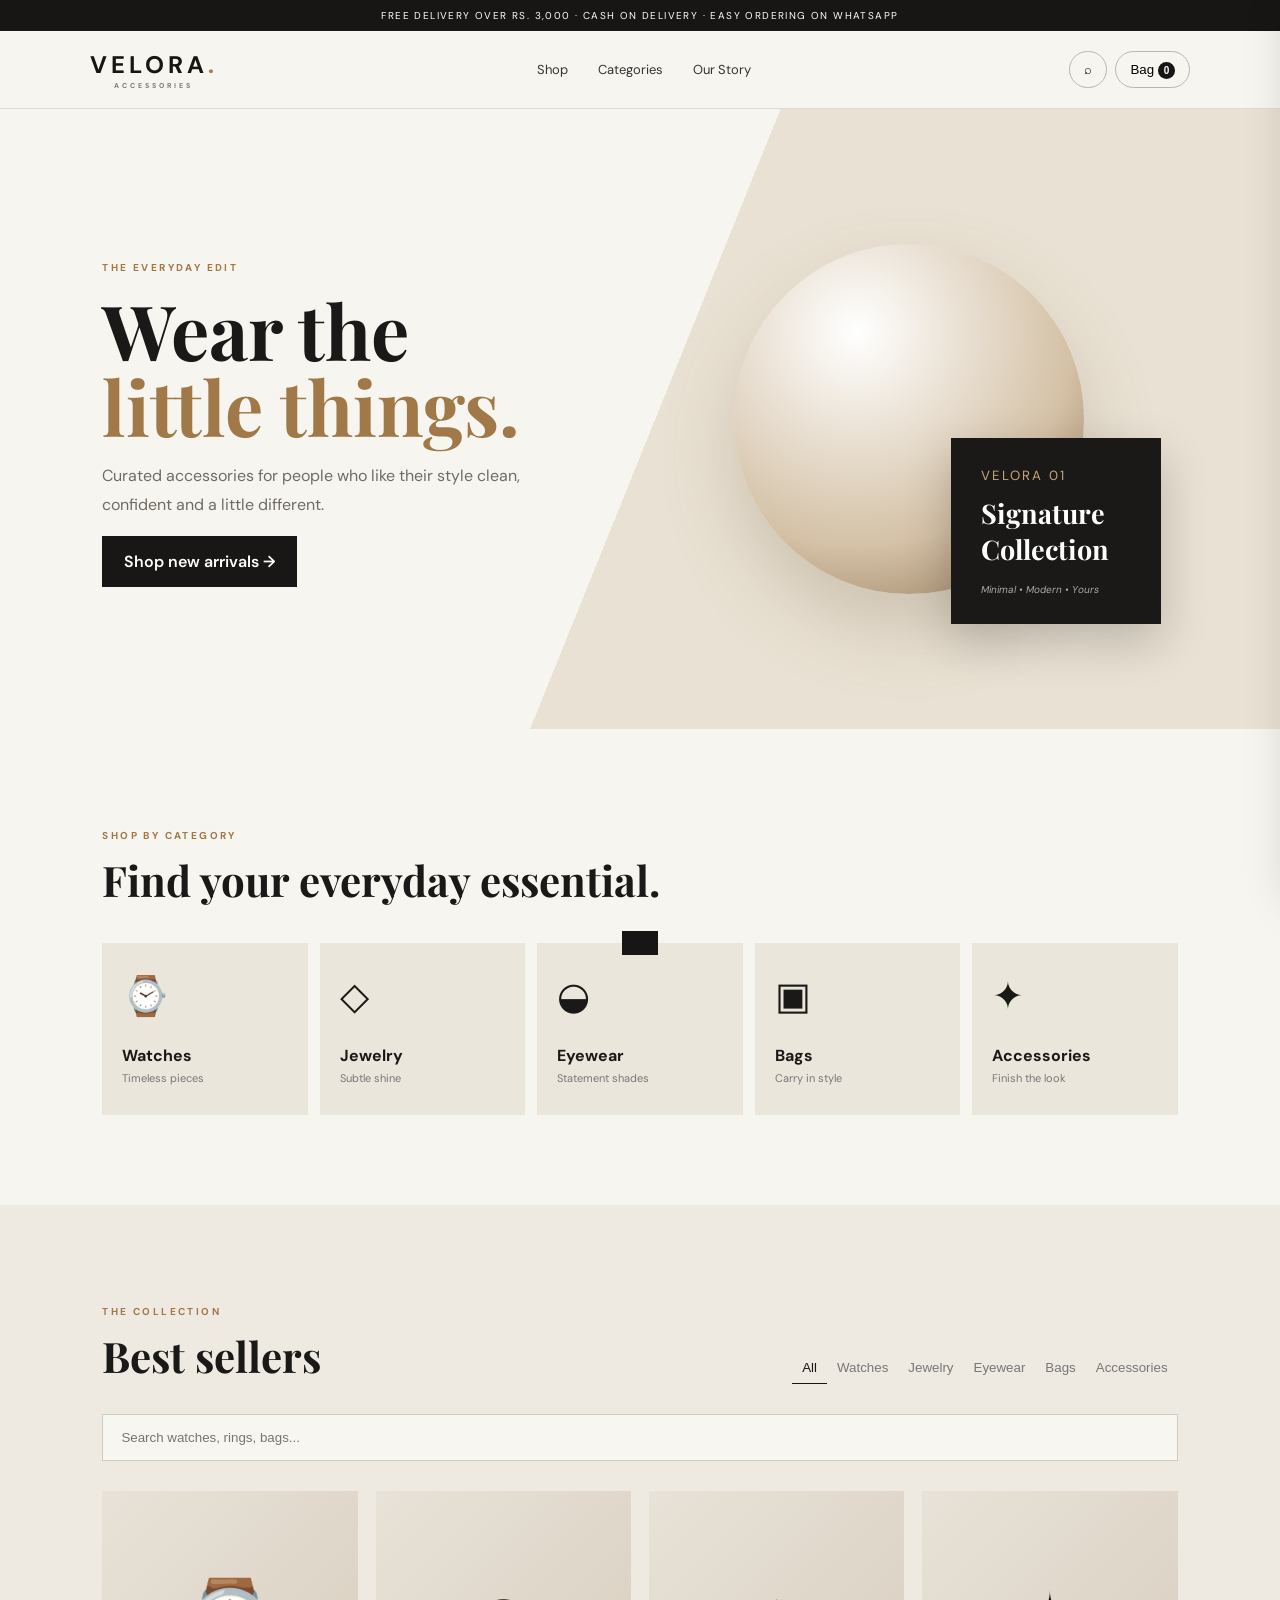
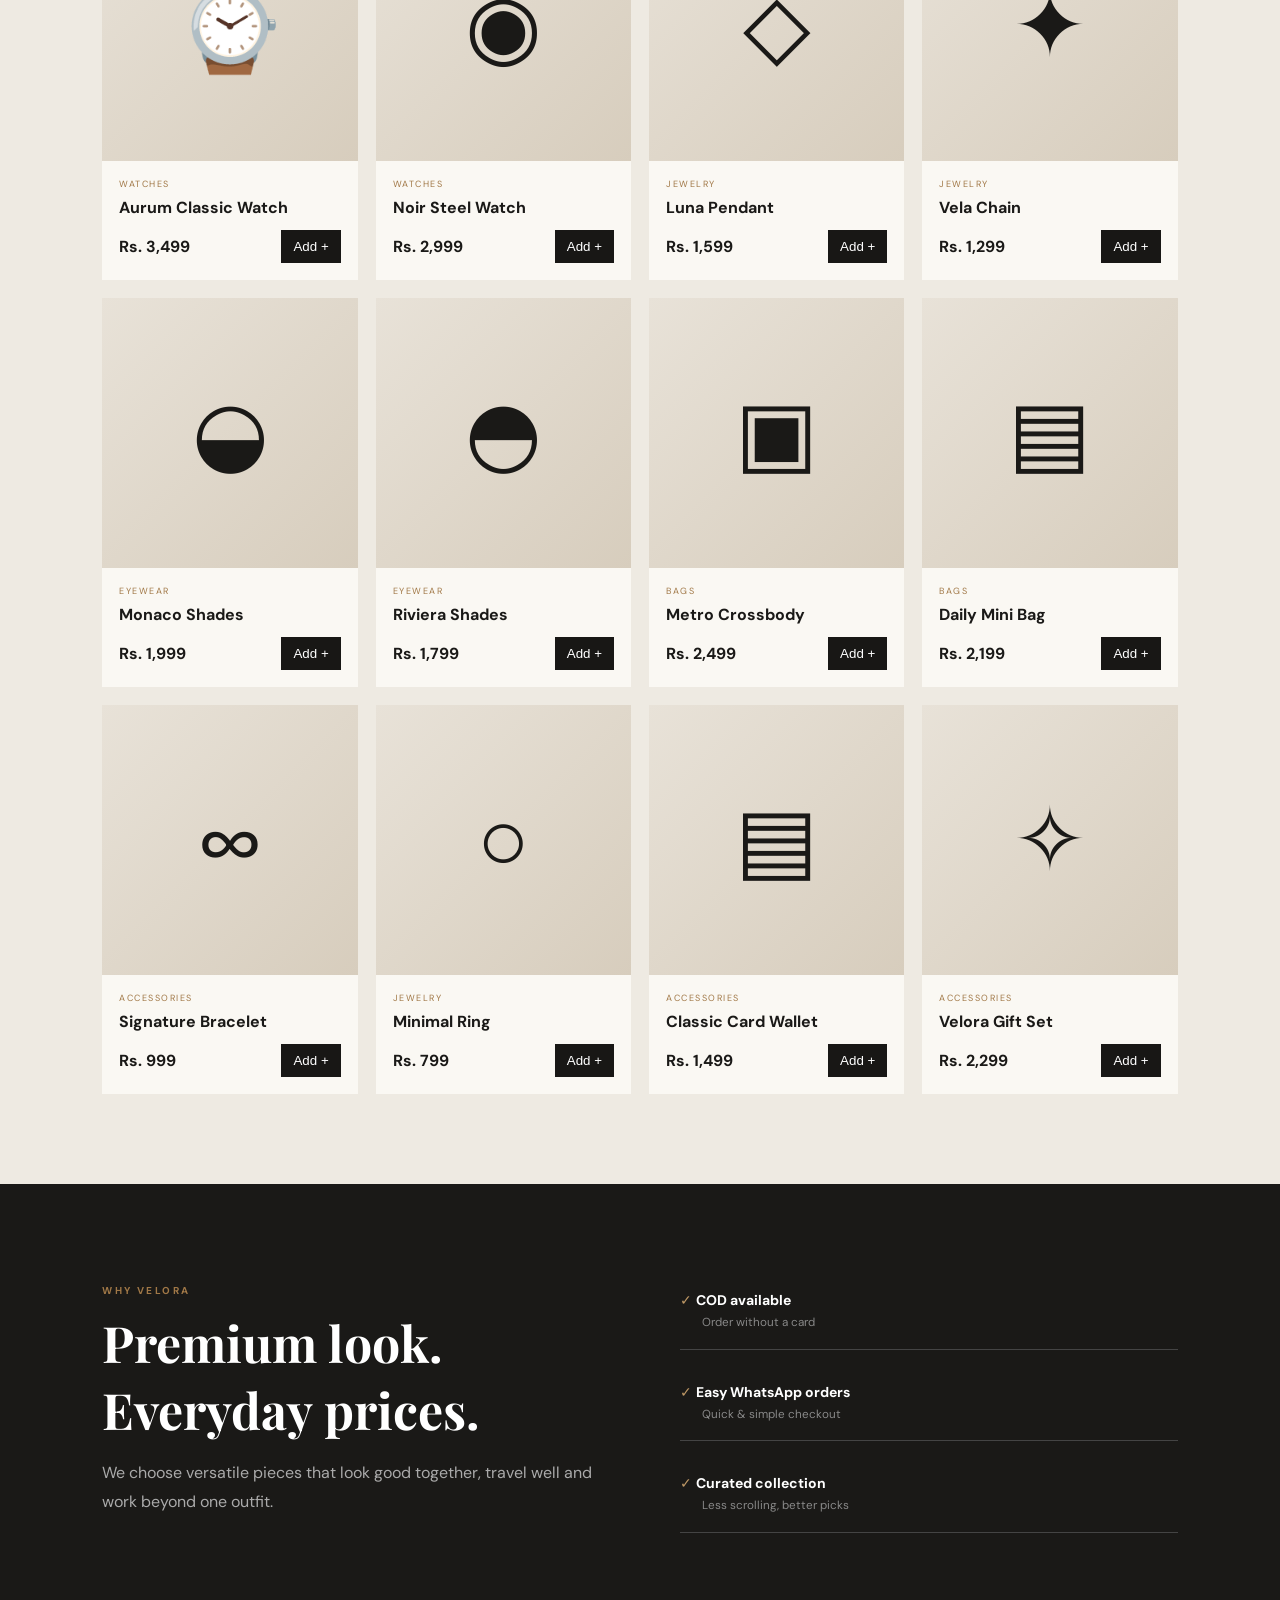
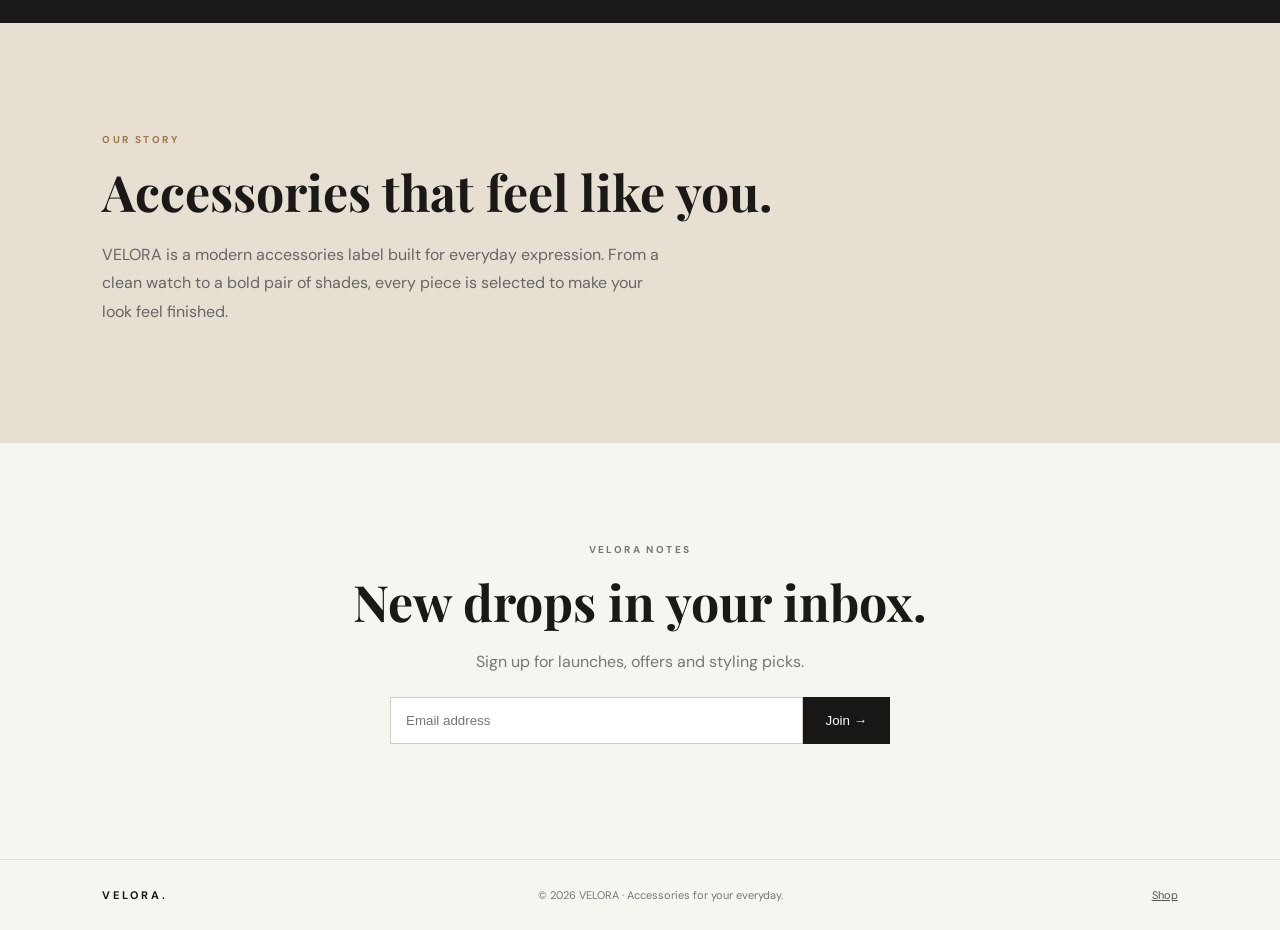
==== index.html @ 4627bda2 "Add files via upload" ====
<!doctype html>
<html lang="en">
<head>
<meta charset="utf-8"><meta name="viewport" content="width=device-width,initial-scale=1">
<title>VELORA — Modern Accessories</title>
<meta name="description" content="VELORA — watches, jewelry, sunglasses, bags and everyday accessories.">
<link rel="preconnect" href="https://fonts.googleapis.com"><link rel="preconnect" href="https://fonts.gstatic.com" crossorigin>
<link href="https://fonts.googleapis.com/css2?family=DM+Sans:wght@400;500;600;700&family=Playfair+Display:wght@600;700&display=swap" rel="stylesheet">
<link rel="stylesheet" href="style.css">
</head>
<body>
<div class="top">FREE DELIVERY OVER RS. 3,000 · CASH ON DELIVERY · EASY ORDERING ON WHATSAPP</div>
<header><a class="brand" href="#">VELORA<span>.</span><small>ACCESSORIES</small></a>
<nav><a href="#shop">Shop</a><a href="#categories">Categories</a><a href="#story">Our Story</a></nav>
<div class="actions"><button onclick="focusSearch()">⌕</button><button onclick="openCart()">Bag <b id="count">0</b></button></div></header>

<section class="hero"><div class="hero-copy"><p class="eyebrow">THE EVERYDAY EDIT</p><h1>Wear the<br><i>little things.</i></h1>
<p>Curated accessories for people who like their style clean, confident and a little different.</p><a class="btn" href="#shop">Shop new arrivals →</a></div>
<div class="hero-visual"><div class="disc"></div><div class="floating"><small>VELORA 01</small><strong>Signature<br>Collection</strong><em>Minimal • Modern • Yours</em></div></div></section>

<section id="categories" class="section"><p class="eyebrow">SHOP BY CATEGORY</p><h2>Find your everyday essential.</h2>
<div class="cats">
<a href="#shop" onclick="setFilter('Watches')"><span>⌚</span><b>Watches</b><small>Timeless pieces</small></a>
<a href="#shop" onclick="setFilter('Jewelry')"><span>◇</span><b>Jewelry</b><small>Subtle shine</small></a>
<a href="#shop" onclick="setFilter('Eyewear')"><span>◒</span><b>Eyewear</b><small>Statement shades</small></a>
<a href="#shop" onclick="setFilter('Bags')"><span>▣</span><b>Bags</b><small>Carry in style</small></a>
<a href="#shop" onclick="setFilter('Accessories')"><span>✦</span><b>Accessories</b><small>Finish the look</small></a>
</div></section>

<section id="shop" class="shop"><div class="shop-head"><div><p class="eyebrow">THE COLLECTION</p><h2>Best sellers</h2></div>
<div id="filters"><button class="active" onclick="setFilter('All')">All</button><button onclick="setFilter('Watches')">Watches</button><button onclick="setFilter('Jewelry')">Jewelry</button><button onclick="setFilter('Eyewear')">Eyewear</button><button onclick="setFilter('Bags')">Bags</button><button onclick="setFilter('Accessories')">Accessories</button></div></div>
<div class="search"><input id="search" oninput="render()" placeholder="Search watches, rings, bags..."></div><div id="grid" class="grid"></div></section>

<section class="feature"><div><p class="eyebrow">WHY VELORA</p><h2>Premium look.<br>Everyday prices.</h2><p>We choose versatile pieces that look good together, travel well and work beyond one outfit.</p></div>
<div class="perks"><div>✓ <b>COD available</b><small>Order without a card</small></div><div>✓ <b>Easy WhatsApp orders</b><small>Quick & simple checkout</small></div><div>✓ <b>Curated collection</b><small>Less scrolling, better picks</small></div></div></section>

<section id="story" class="story"><p class="eyebrow">OUR STORY</p><h2>Accessories that feel like you.</h2><p>VELORA is a modern accessories label built for everyday expression. From a clean watch to a bold pair of shades, every piece is selected to make your look feel finished.</p></section>

<section class="newsletter"><p class="eyebrow">VELORA NOTES</p><h2>New drops in your inbox.</h2><p>Sign up for launches, offers and styling picks.</p><form onsubmit="join(event)"><input id="email" type="email" placeholder="Email address" required><button>Join →</button></form></section>
<footer><strong>VELORA.</strong><span>© 2026 VELORA · Accessories for your everyday.</span><a href="#shop">Shop</a></footer>

<div id="shade" onclick="closeCart()"></div><aside id="cart"><div class="cart-head"><h2>Your bag</h2><button onclick="closeCart()">×</button></div><div id="items"></div><div class="checkout"><div><span>Subtotal</span><b id="total">Rs. 0</b></div><button class="btn" onclick="checkout()">Order on WhatsApp →</button><small>You'll confirm your name, address & phone on WhatsApp.</small></div></aside>
<div id="toast"></div>
<script src="script.js"></script>
</body></html>
---- style.css ----
*{box-sizing:border-box}html{scroll-behavior:smooth}body{margin:0;background:#f7f5ef;color:#1a1917;font-family:"DM Sans",sans-serif}.top{background:#171614;color:#fff;text-align:center;padding:9px;font-size:10px;letter-spacing:1.4px}header{height:78px;padding:0 7%;display:flex;align-items:center;justify-content:space-between;border-bottom:1px solid #dedbd4;background:#f7f5ef;position:sticky;top:0;z-index:20}.brand{font-size:24px;letter-spacing:4px;font-weight:700;color:#171614;text-decoration:none}.brand span{color:#a87e49}.brand small{display:block;font-size:7px;letter-spacing:3px;text-align:center;color:#777;margin-top:1px}nav{display:flex;gap:30px}nav a{color:#333;text-decoration:none;font-size:13px}.actions{display:flex;gap:8px}.actions button{border:1px solid #bbb6ad;background:transparent;padding:10px 14px;border-radius:25px;cursor:pointer}.actions b{background:#171614;color:white;border-radius:50%;font-size:10px;padding:3px 6px}.hero{min-height:620px;padding:70px 8%;display:grid;grid-template-columns:1fr 1fr;align-items:center;background:linear-gradient(112deg,#f7f5ef 51%,#e9e1d3 51%)}.eyebrow{font-size:10px;letter-spacing:2.4px;font-weight:700;color:#a17847}.hero h1{font:700 76px/1 "Playfair Display";margin:18px 0}.hero h1 i{color:#a17847;font-style:normal}.hero-copy>p:not(.eyebrow){max-width:480px;line-height:1.8;color:#706c64}.btn{display:inline-block;border:0;background:#181715;color:#fff;text-decoration:none;padding:15px 22px;font-weight:600;cursor:pointer}.hero-visual{height:450px;position:relative;display:flex;justify-content:center;align-items:center}.disc{width:350px;height:350px;border-radius:50%;background:radial-gradient(circle at 35% 25%,#fff,#d4c1a6 62%,#8d7253);box-shadow:0 35px 70px #806b5140}.floating{position:absolute;right:3%;bottom:20px;background:#1a1917;color:white;padding:26px 30px;min-width:210px;box-shadow:0 18px 45px #0003}.floating small{color:#c5a576;letter-spacing:2px}.floating strong{display:block;font:700 27px "Playfair Display";margin:10px 0}.floating em{font-size:10px;color:#aaa}.section,.shop{padding:90px 8%}.section h2,.shop h2{font:700 42px "Playfair Display";margin:8px 0 35px}.cats{display:grid;grid-template-columns:repeat(5,1fr);gap:12px}.cats a{background:#ebe6dc;color:#1a1917;text-decoration:none;padding:28px 20px;min-height:160px;transition:.2s}.cats a:hover{transform:translateY(-4px)}.cats span{display:block;font-size:38px}.cats b{display:block;margin-top:24px}.cats small{color:#777;font-size:11px}.shop{background:#eeeae2}.shop-head{display:flex;align-items:end;justify-content:space-between;gap:20px}.shop-head h2{margin-bottom:0}.shop-head button{border:0;background:transparent;padding:8px 10px;color:#777;cursor:pointer}.shop-head button.active{color:#171614;border-bottom:1px solid #171614}.search{margin:30px 0}.search input{width:100%;padding:15px 18px;border:1px solid #d0cbc1;background:#f8f6f1;outline:0}.grid{display:grid;grid-template-columns:repeat(4,1fr);gap:18px}.product{background:#faf8f3}.pic{height:270px;display:flex;align-items:center;justify-content:center;font-size:88px;background:linear-gradient(135deg,#e8e2d8,#d7cdbd)}.info{padding:17px}.tag{font-size:9px;color:#a17847;text-transform:uppercase;letter-spacing:1.5px}.info h3{margin:7px 0 12px;font-size:16px}.row{display:flex;align-items:center;justify-content:space-between}.price{font-weight:700}.add{background:#181715;color:white;border:0;padding:9px 12px;cursor:pointer}.feature{padding:90px 8%;background:#1a1917;color:white;display:grid;grid-template-columns:1fr 1fr;gap:80px}.feature h2,.story h2,.newsletter h2{font:700 50px "Playfair Display";margin:12px 0}.feature p:not(.eyebrow),.story p:not(.eyebrow){color:#aaa;line-height:1.8;max-width:560px}.perks{display:grid;gap:16px}.perks div{border-bottom:1px solid #444;padding:17px 0;font-size:14px}.perks div:first-letter{color:#c19a67}.perks small{display:block;color:#888;margin:5px 0 0 22px}.story{padding:100px 8%;background:#e6dfd2}.story p:not(.eyebrow){color:#666}.newsletter{text-align:center;padding:90px 20px}.newsletter h2{margin-bottom:8px}.newsletter p{color:#777}.newsletter form{display:flex;max-width:500px;margin:25px auto}.newsletter input{flex:1;padding:15px;border:1px solid #ccc}.newsletter button{background:#181715;color:#fff;border:0;padding:15px 23px}footer{display:flex;justify-content:space-between;padding:28px 8%;border-top:1px solid #ddd;color:#777;font-size:11px}footer strong{color:#171614;letter-spacing:3px}footer a{color:#555}#cart{position:fixed;right:-430px;top:0;width:410px;height:100vh;background:#fff;z-index:30;padding:25px;transition:.3s;display:flex;flex-direction:column;box-shadow:-15px 0 40px #0002}#cart.open{right:0}#shade{display:none;position:fixed;inset:0;background:#0006;z-index:25}#shade.show{display:block}.cart-head{display:flex;justify-content:space-between;align-items:center}.cart-head button{border:0;background:none;font-size:28px}.item{display:flex;justify-content:space-between;border-bottom:1px solid #ddd;padding:15px 0}.item button{border:0;background:none;color:#777}.checkout{margin-top:auto}.checkout>div{display:flex;justify-content:space-between;margin:20px 0}.checkout .btn{width:100%}.checkout small{display:block;text-align:center;color:#888;margin-top:12px}#toast{position:fixed;bottom:25px;left:50%;transform:translateX(-50%) translateY(80px);background:#171614;color:white;padding:12px 18px;font-size:12px;z-index:50;transition:.25s}.showtoast{transform:translateX(-50%) translateY(0)!important}@media(max-width:850px){nav{display:none}.hero{grid-template-columns:1fr;background:#f7f5ef}.hero h1{font-size:58px}.hero-visual{height:350px}.cats{grid-template-columns:repeat(2,1fr)}.grid{grid-template-columns:repeat(2,1fr)}.feature{grid-template-columns:1fr;gap:35px}}@media(max-width:520px){.hero{padding:50px 7%}.hero-visual{display:none}.cats,.grid{grid-template-columns:1fr}.shop-head{display:block}.shop-head button{margin-top:15px}footer{display:block}footer span,footer a{display:block;margin-top:8px}#cart{width:90%}}
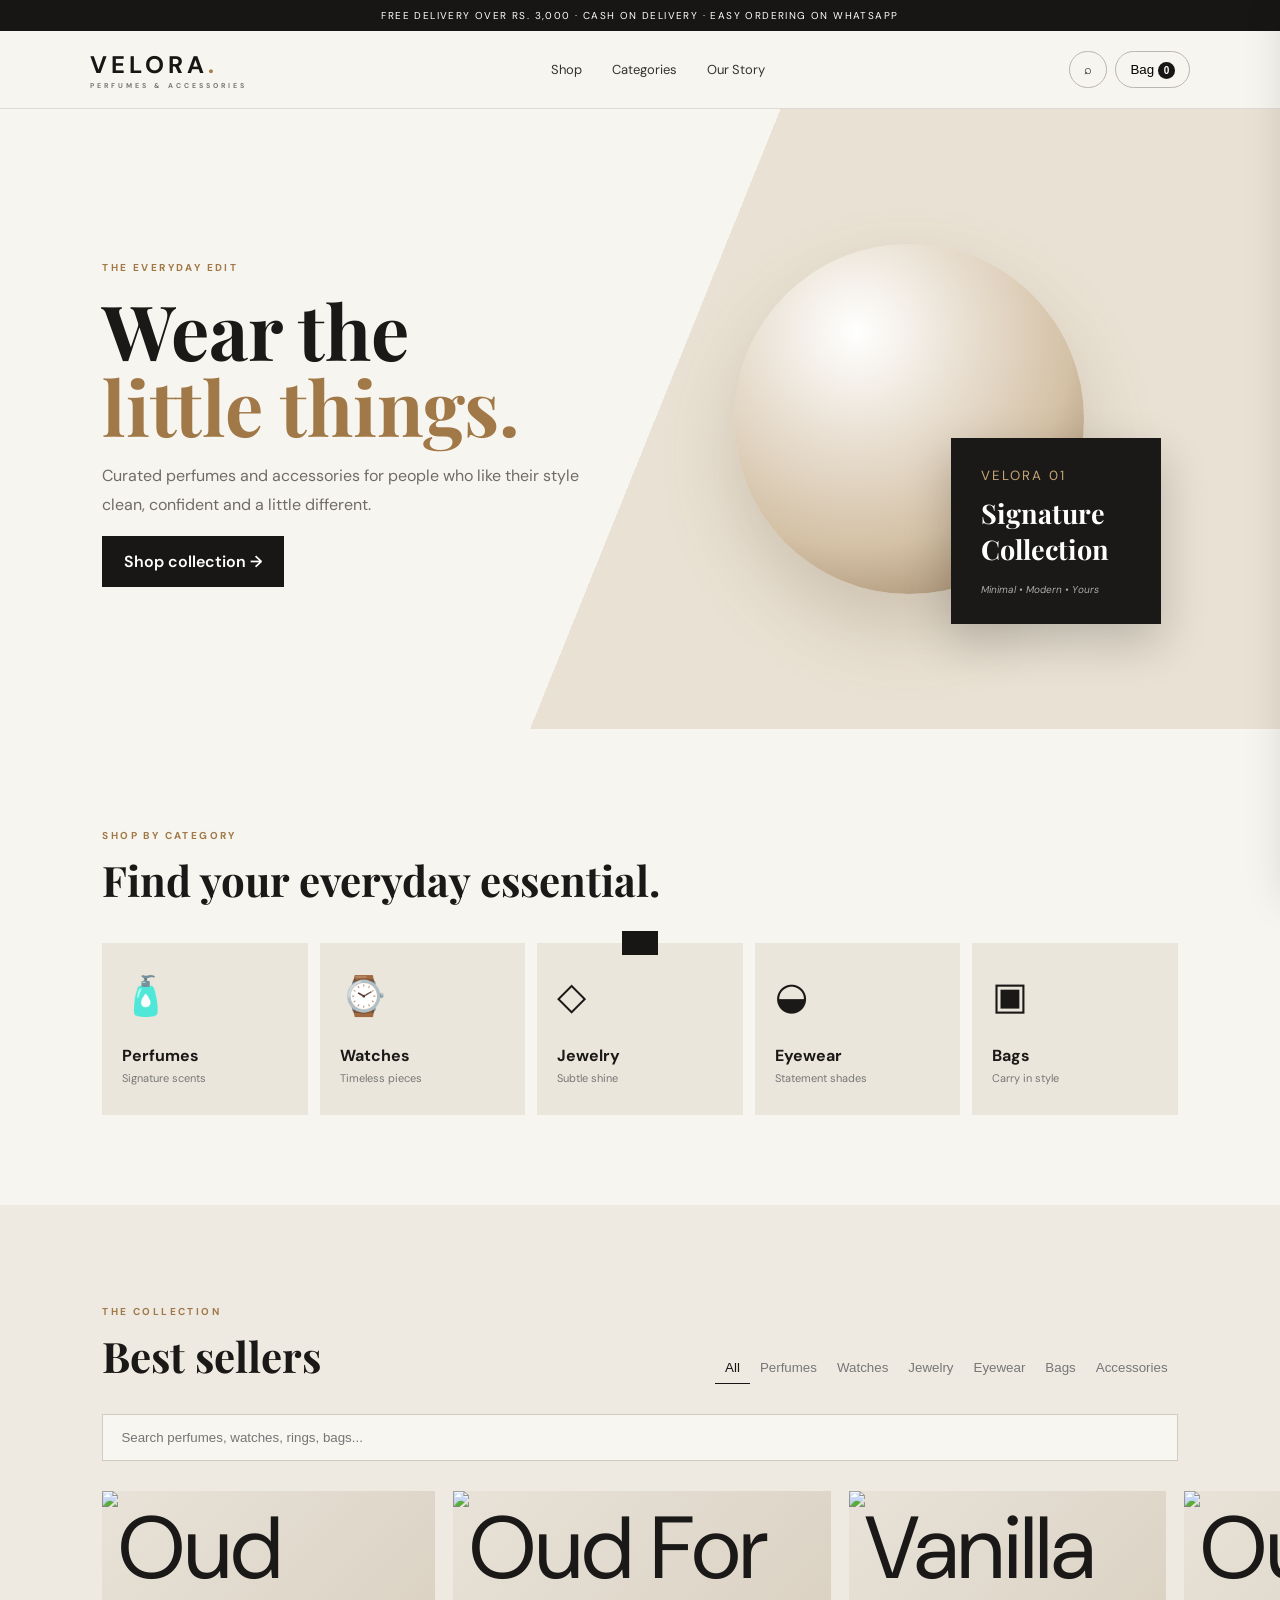
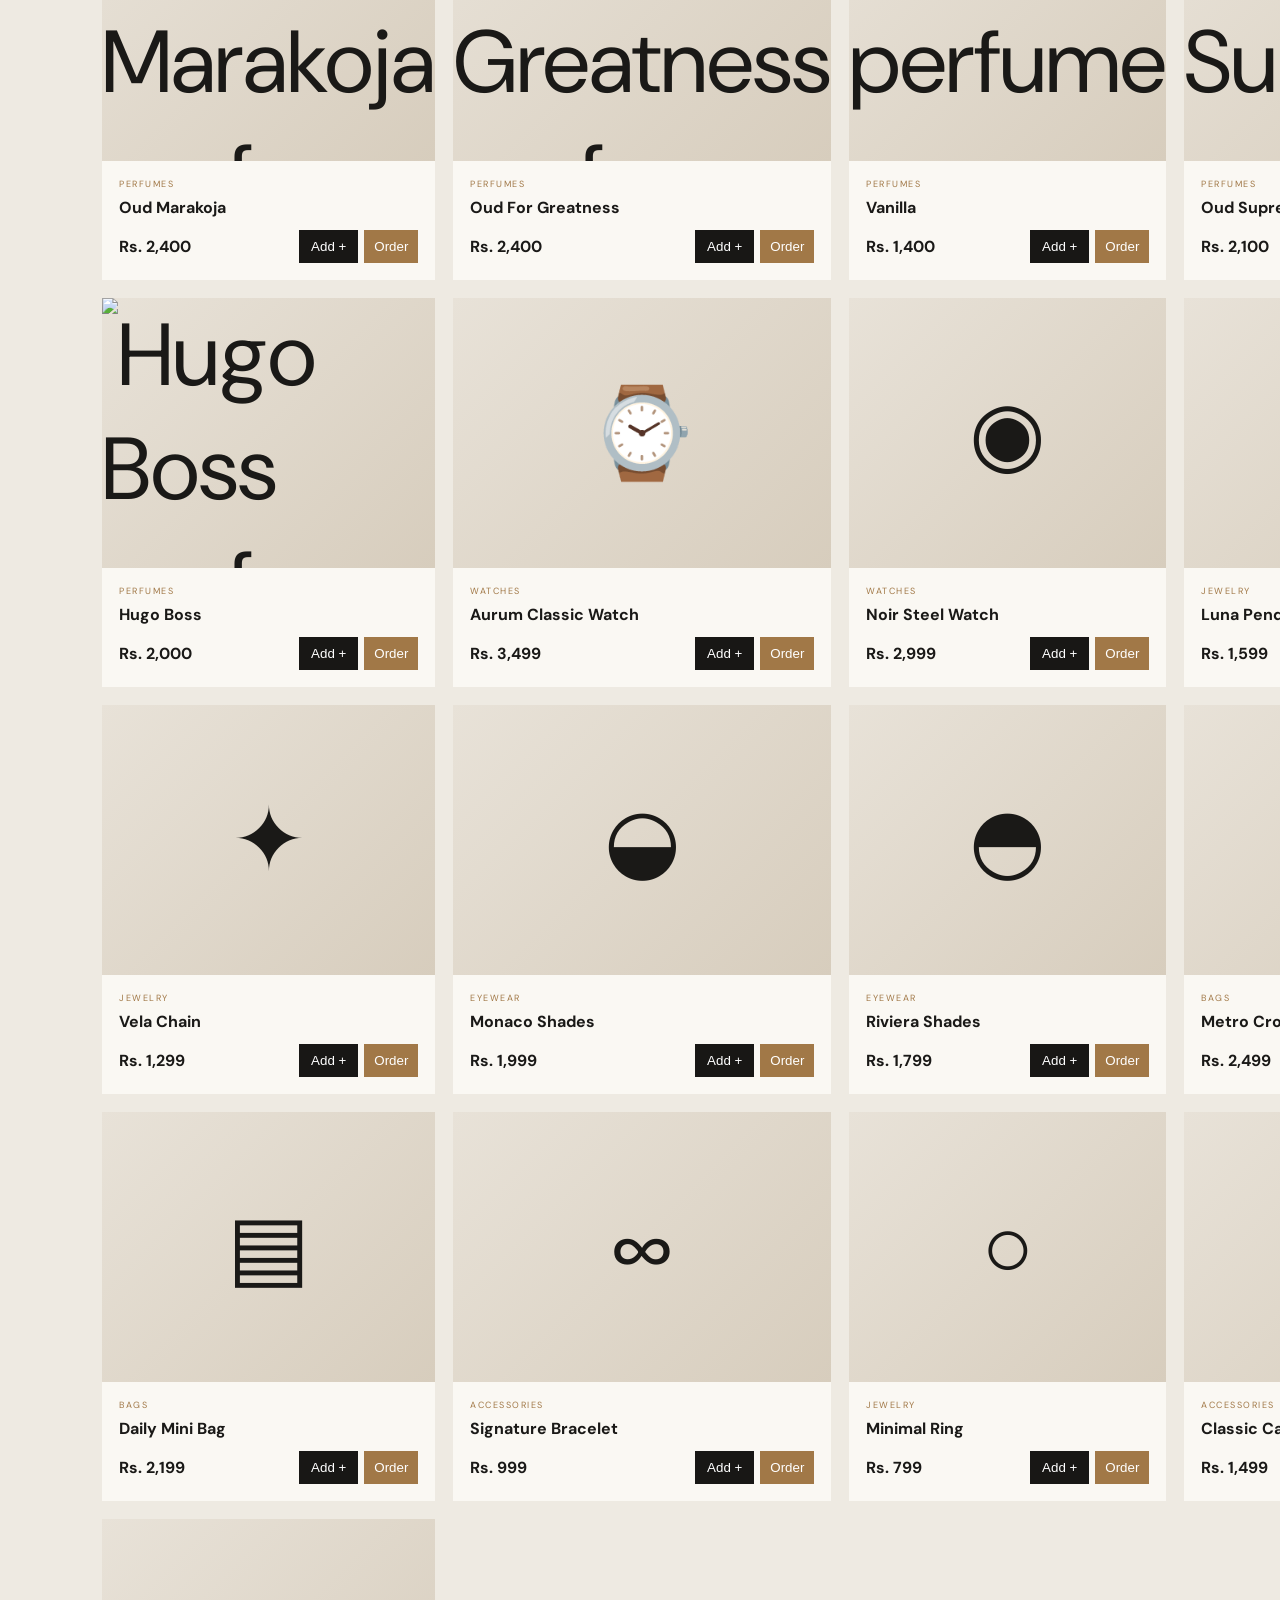
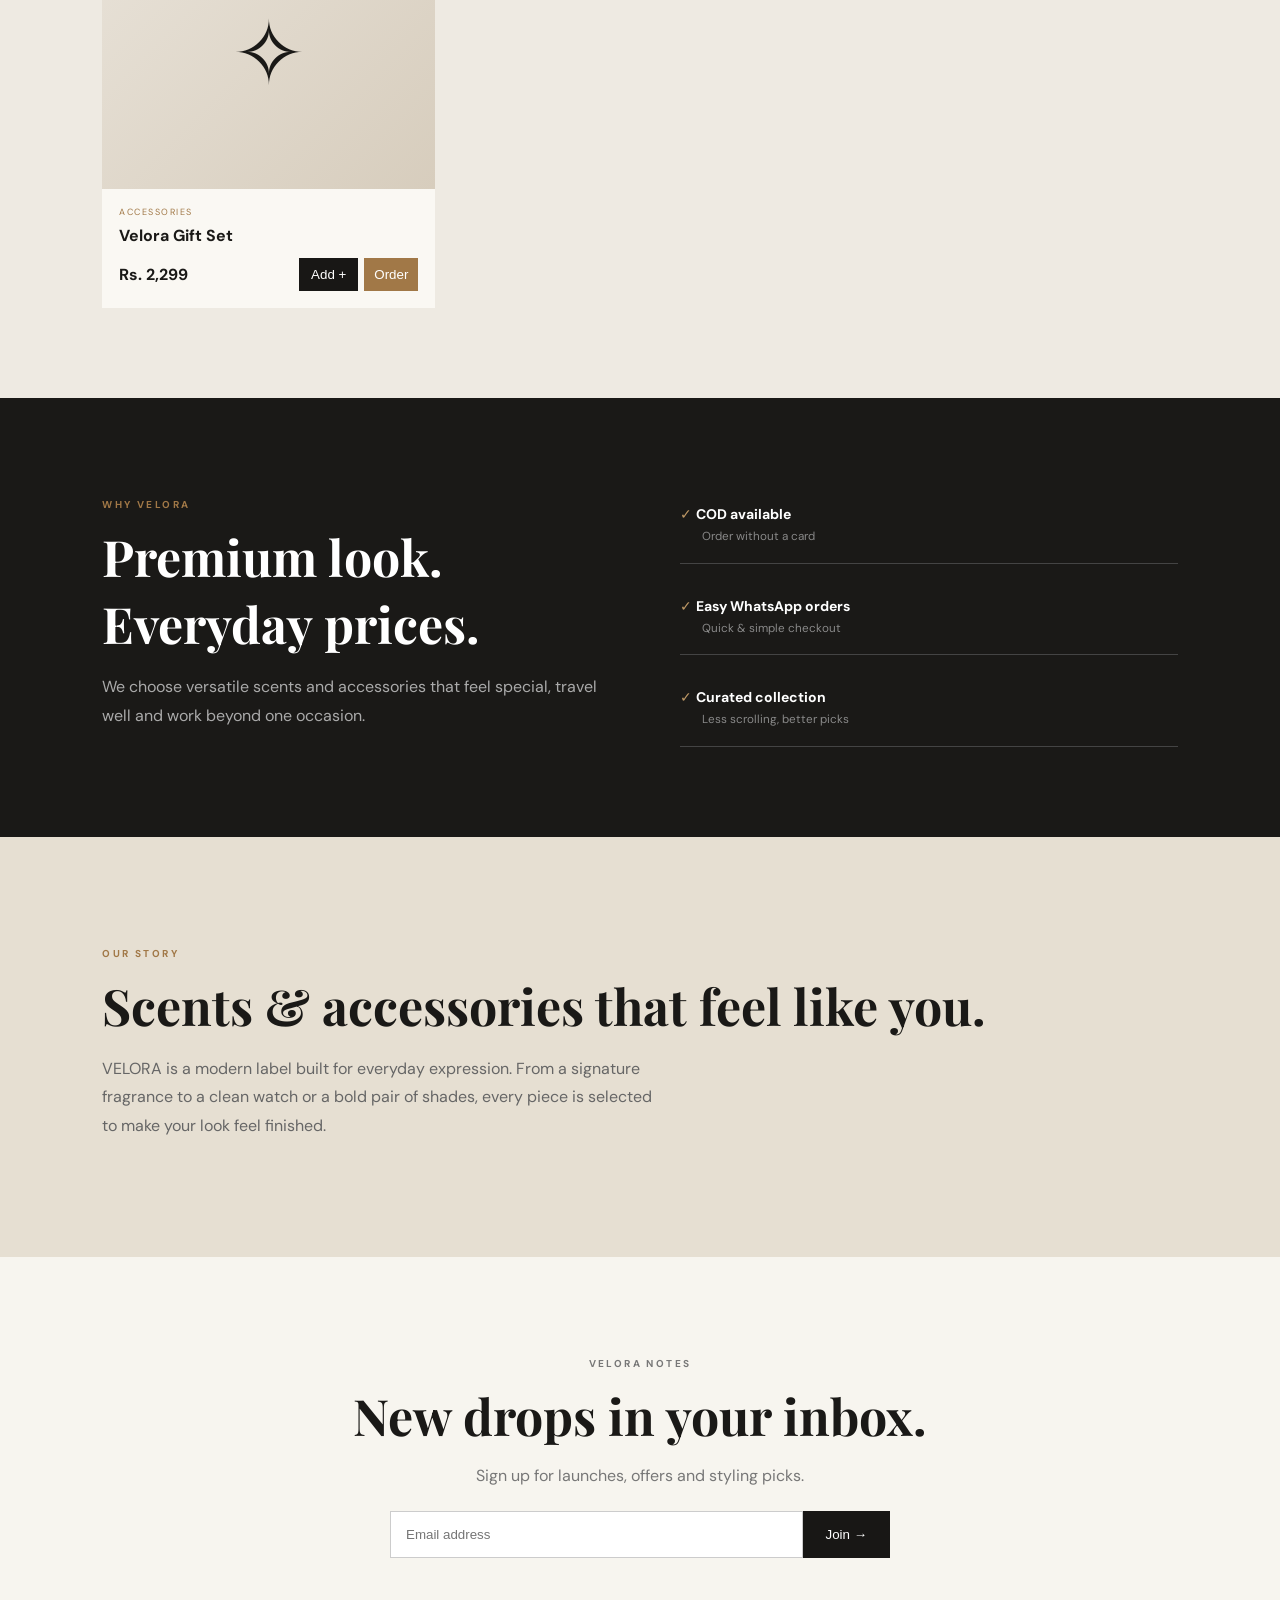
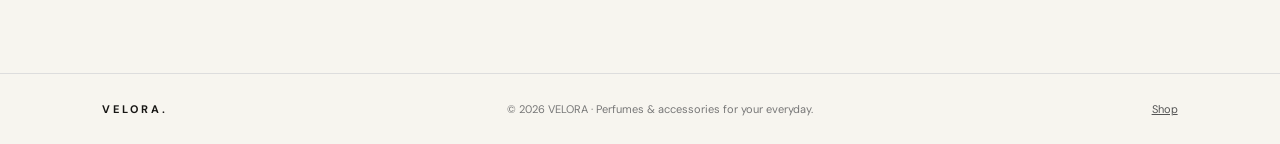
==== commit 42143fee: "Add files via upload" ====
--- a/index.html
+++ b/index.html
@@ -2,44 +2,44 @@
 <html lang="en">
 <head>
 <meta charset="utf-8"><meta name="viewport" content="width=device-width,initial-scale=1">
-<title>VELORA — Modern Accessories</title>
-<meta name="description" content="VELORA — watches, jewelry, sunglasses, bags and everyday accessories.">
+<title>VELORA — Perfumes & Accessories</title>
+<meta name="description" content="VELORA — perfumes, watches, jewelry, sunglasses, bags and everyday accessories.">
 <link rel="preconnect" href="https://fonts.googleapis.com"><link rel="preconnect" href="https://fonts.gstatic.com" crossorigin>
 <link href="https://fonts.googleapis.com/css2?family=DM+Sans:wght@400;500;600;700&family=Playfair+Display:wght@600;700&display=swap" rel="stylesheet">
 <link rel="stylesheet" href="style.css">
 </head>
 <body>
 <div class="top">FREE DELIVERY OVER RS. 3,000 · CASH ON DELIVERY · EASY ORDERING ON WHATSAPP</div>
-<header><a class="brand" href="#">VELORA<span>.</span><small>ACCESSORIES</small></a>
+<header><a class="brand" href="#">VELORA<span>.</span><small>PERFUMES & ACCESSORIES</small></a>
 <nav><a href="#shop">Shop</a><a href="#categories">Categories</a><a href="#story">Our Story</a></nav>
 <div class="actions"><button onclick="focusSearch()">⌕</button><button onclick="openCart()">Bag <b id="count">0</b></button></div></header>
 
 <section class="hero"><div class="hero-copy"><p class="eyebrow">THE EVERYDAY EDIT</p><h1>Wear the<br><i>little things.</i></h1>
-<p>Curated accessories for people who like their style clean, confident and a little different.</p><a class="btn" href="#shop">Shop new arrivals →</a></div>
+<p>Curated perfumes and accessories for people who like their style clean, confident and a little different.</p><a class="btn" href="#shop">Shop collection →</a></div>
 <div class="hero-visual"><div class="disc"></div><div class="floating"><small>VELORA 01</small><strong>Signature<br>Collection</strong><em>Minimal • Modern • Yours</em></div></div></section>
 
 <section id="categories" class="section"><p class="eyebrow">SHOP BY CATEGORY</p><h2>Find your everyday essential.</h2>
 <div class="cats">
+<a href="#shop" onclick="setFilter('Perfumes')"><span>🧴</span><b>Perfumes</b><small>Signature scents</small></a>
 <a href="#shop" onclick="setFilter('Watches')"><span>⌚</span><b>Watches</b><small>Timeless pieces</small></a>
 <a href="#shop" onclick="setFilter('Jewelry')"><span>◇</span><b>Jewelry</b><small>Subtle shine</small></a>
 <a href="#shop" onclick="setFilter('Eyewear')"><span>◒</span><b>Eyewear</b><small>Statement shades</small></a>
 <a href="#shop" onclick="setFilter('Bags')"><span>▣</span><b>Bags</b><small>Carry in style</small></a>
-<a href="#shop" onclick="setFilter('Accessories')"><span>✦</span><b>Accessories</b><small>Finish the look</small></a>
 </div></section>
 
 <section id="shop" class="shop"><div class="shop-head"><div><p class="eyebrow">THE COLLECTION</p><h2>Best sellers</h2></div>
-<div id="filters"><button class="active" onclick="setFilter('All')">All</button><button onclick="setFilter('Watches')">Watches</button><button onclick="setFilter('Jewelry')">Jewelry</button><button onclick="setFilter('Eyewear')">Eyewear</button><button onclick="setFilter('Bags')">Bags</button><button onclick="setFilter('Accessories')">Accessories</button></div></div>
-<div class="search"><input id="search" oninput="render()" placeholder="Search watches, rings, bags..."></div><div id="grid" class="grid"></div></section>
+<div id="filters"><button class="active" onclick="setFilter('All')">All</button><button onclick="setFilter('Perfumes')">Perfumes</button><button onclick="setFilter('Watches')">Watches</button><button onclick="setFilter('Jewelry')">Jewelry</button><button onclick="setFilter('Eyewear')">Eyewear</button><button onclick="setFilter('Bags')">Bags</button><button onclick="setFilter('Accessories')">Accessories</button></div></div>
+<div class="search"><input id="search" oninput="render()" placeholder="Search perfumes, watches, rings, bags..."></div><div id="grid" class="grid"></div></section>
 
-<section class="feature"><div><p class="eyebrow">WHY VELORA</p><h2>Premium look.<br>Everyday prices.</h2><p>We choose versatile pieces that look good together, travel well and work beyond one outfit.</p></div>
+<section class="feature"><div><p class="eyebrow">WHY VELORA</p><h2>Premium look.<br>Everyday prices.</h2><p>We choose versatile scents and accessories that feel special, travel well and work beyond one occasion.</p></div>
 <div class="perks"><div>✓ <b>COD available</b><small>Order without a card</small></div><div>✓ <b>Easy WhatsApp orders</b><small>Quick & simple checkout</small></div><div>✓ <b>Curated collection</b><small>Less scrolling, better picks</small></div></div></section>
 
-<section id="story" class="story"><p class="eyebrow">OUR STORY</p><h2>Accessories that feel like you.</h2><p>VELORA is a modern accessories label built for everyday expression. From a clean watch to a bold pair of shades, every piece is selected to make your look feel finished.</p></section>
+<section id="story" class="story"><p class="eyebrow">OUR STORY</p><h2>Scents & accessories that feel like you.</h2><p>VELORA is a modern label built for everyday expression. From a signature fragrance to a clean watch or a bold pair of shades, every piece is selected to make your look feel finished.</p></section>
 
 <section class="newsletter"><p class="eyebrow">VELORA NOTES</p><h2>New drops in your inbox.</h2><p>Sign up for launches, offers and styling picks.</p><form onsubmit="join(event)"><input id="email" type="email" placeholder="Email address" required><button>Join →</button></form></section>
-<footer><strong>VELORA.</strong><span>© 2026 VELORA · Accessories for your everyday.</span><a href="#shop">Shop</a></footer>
+<footer><strong>VELORA.</strong><span>© 2026 VELORA · Perfumes & accessories for your everyday.</span><a href="#shop">Shop</a></footer>
 
 <div id="shade" onclick="closeCart()"></div><aside id="cart"><div class="cart-head"><h2>Your bag</h2><button onclick="closeCart()">×</button></div><div id="items"></div><div class="checkout"><div><span>Subtotal</span><b id="total">Rs. 0</b></div><button class="btn" onclick="checkout()">Order on WhatsApp →</button><small>You'll confirm your name, address & phone on WhatsApp.</small></div></aside>
 <div id="toast"></div>
 <script src="script.js"></script>
-</body></html>+</body></html>
--- a/style.css
+++ b/style.css
@@ -1 +1,3 @@
-*{box-sizing:border-box}html{scroll-behavior:smooth}body{margin:0;background:#f7f5ef;color:#1a1917;font-family:"DM Sans",sans-serif}.top{background:#171614;color:#fff;text-align:center;padding:9px;font-size:10px;letter-spacing:1.4px}header{height:78px;padding:0 7%;display:flex;align-items:center;justify-content:space-between;border-bottom:1px solid #dedbd4;background:#f7f5ef;position:sticky;top:0;z-index:20}.brand{font-size:24px;letter-spacing:4px;font-weight:700;color:#171614;text-decoration:none}.brand span{color:#a87e49}.brand small{display:block;font-size:7px;letter-spacing:3px;text-align:center;color:#777;margin-top:1px}nav{display:flex;gap:30px}nav a{color:#333;text-decoration:none;font-size:13px}.actions{display:flex;gap:8px}.actions button{border:1px solid #bbb6ad;background:transparent;padding:10px 14px;border-radius:25px;cursor:pointer}.actions b{background:#171614;color:white;border-radius:50%;font-size:10px;padding:3px 6px}.hero{min-height:620px;padding:70px 8%;display:grid;grid-template-columns:1fr 1fr;align-items:center;background:linear-gradient(112deg,#f7f5ef 51%,#e9e1d3 51%)}.eyebrow{font-size:10px;letter-spacing:2.4px;font-weight:700;color:#a17847}.hero h1{font:700 76px/1 "Playfair Display";margin:18px 0}.hero h1 i{color:#a17847;font-style:normal}.hero-copy>p:not(.eyebrow){max-width:480px;line-height:1.8;color:#706c64}.btn{display:inline-block;border:0;background:#181715;color:#fff;text-decoration:none;padding:15px 22px;font-weight:600;cursor:pointer}.hero-visual{height:450px;position:relative;display:flex;justify-content:center;align-items:center}.disc{width:350px;height:350px;border-radius:50%;background:radial-gradient(circle at 35% 25%,#fff,#d4c1a6 62%,#8d7253);box-shadow:0 35px 70px #806b5140}.floating{position:absolute;right:3%;bottom:20px;background:#1a1917;color:white;padding:26px 30px;min-width:210px;box-shadow:0 18px 45px #0003}.floating small{color:#c5a576;letter-spacing:2px}.floating strong{display:block;font:700 27px "Playfair Display";margin:10px 0}.floating em{font-size:10px;color:#aaa}.section,.shop{padding:90px 8%}.section h2,.shop h2{font:700 42px "Playfair Display";margin:8px 0 35px}.cats{display:grid;grid-template-columns:repeat(5,1fr);gap:12px}.cats a{background:#ebe6dc;color:#1a1917;text-decoration:none;padding:28px 20px;min-height:160px;transition:.2s}.cats a:hover{transform:translateY(-4px)}.cats span{display:block;font-size:38px}.cats b{display:block;margin-top:24px}.cats small{color:#777;font-size:11px}.shop{background:#eeeae2}.shop-head{display:flex;align-items:end;justify-content:space-between;gap:20px}.shop-head h2{margin-bottom:0}.shop-head button{border:0;background:transparent;padding:8px 10px;color:#777;cursor:pointer}.shop-head button.active{color:#171614;border-bottom:1px solid #171614}.search{margin:30px 0}.search input{width:100%;padding:15px 18px;border:1px solid #d0cbc1;background:#f8f6f1;outline:0}.grid{display:grid;grid-template-columns:repeat(4,1fr);gap:18px}.product{background:#faf8f3}.pic{height:270px;display:flex;align-items:center;justify-content:center;font-size:88px;background:linear-gradient(135deg,#e8e2d8,#d7cdbd)}.info{padding:17px}.tag{font-size:9px;color:#a17847;text-transform:uppercase;letter-spacing:1.5px}.info h3{margin:7px 0 12px;font-size:16px}.row{display:flex;align-items:center;justify-content:space-between}.price{font-weight:700}.add{background:#181715;color:white;border:0;padding:9px 12px;cursor:pointer}.feature{padding:90px 8%;background:#1a1917;color:white;display:grid;grid-template-columns:1fr 1fr;gap:80px}.feature h2,.story h2,.newsletter h2{font:700 50px "Playfair Display";margin:12px 0}.feature p:not(.eyebrow),.story p:not(.eyebrow){color:#aaa;line-height:1.8;max-width:560px}.perks{display:grid;gap:16px}.perks div{border-bottom:1px solid #444;padding:17px 0;font-size:14px}.perks div:first-letter{color:#c19a67}.perks small{display:block;color:#888;margin:5px 0 0 22px}.story{padding:100px 8%;background:#e6dfd2}.story p:not(.eyebrow){color:#666}.newsletter{text-align:center;padding:90px 20px}.newsletter h2{margin-bottom:8px}.newsletter p{color:#777}.newsletter form{display:flex;max-width:500px;margin:25px auto}.newsletter input{flex:1;padding:15px;border:1px solid #ccc}.newsletter button{background:#181715;color:#fff;border:0;padding:15px 23px}footer{display:flex;justify-content:space-between;padding:28px 8%;border-top:1px solid #ddd;color:#777;font-size:11px}footer strong{color:#171614;letter-spacing:3px}footer a{color:#555}#cart{position:fixed;right:-430px;top:0;width:410px;height:100vh;background:#fff;z-index:30;padding:25px;transition:.3s;display:flex;flex-direction:column;box-shadow:-15px 0 40px #0002}#cart.open{right:0}#shade{display:none;position:fixed;inset:0;background:#0006;z-index:25}#shade.show{display:block}.cart-head{display:flex;justify-content:space-between;align-items:center}.cart-head button{border:0;background:none;font-size:28px}.item{display:flex;justify-content:space-between;border-bottom:1px solid #ddd;padding:15px 0}.item button{border:0;background:none;color:#777}.checkout{margin-top:auto}.checkout>div{display:flex;justify-content:space-between;margin:20px 0}.checkout .btn{width:100%}.checkout small{display:block;text-align:center;color:#888;margin-top:12px}#toast{position:fixed;bottom:25px;left:50%;transform:translateX(-50%) translateY(80px);background:#171614;color:white;padding:12px 18px;font-size:12px;z-index:50;transition:.25s}.showtoast{transform:translateX(-50%) translateY(0)!important}@media(max-width:850px){nav{display:none}.hero{grid-template-columns:1fr;background:#f7f5ef}.hero h1{font-size:58px}.hero-visual{height:350px}.cats{grid-template-columns:repeat(2,1fr)}.grid{grid-template-columns:repeat(2,1fr)}.feature{grid-template-columns:1fr;gap:35px}}@media(max-width:520px){.hero{padding:50px 7%}.hero-visual{display:none}.cats,.grid{grid-template-columns:1fr}.shop-head{display:block}.shop-head button{margin-top:15px}footer{display:block}footer span,footer a{display:block;margin-top:8px}#cart{width:90%}}+*{box-sizing:border-box}html{scroll-behavior:smooth}body{margin:0;background:#f7f5ef;color:#1a1917;font-family:"DM Sans",sans-serif}.top{background:#171614;color:#fff;text-align:center;padding:9px;font-size:10px;letter-spacing:1.4px}header{height:78px;padding:0 7%;display:flex;align-items:center;justify-content:space-between;border-bottom:1px solid #dedbd4;background:#f7f5ef;position:sticky;top:0;z-index:20}.brand{font-size:24px;letter-spacing:4px;font-weight:700;color:#171614;text-decoration:none}.brand span{color:#a87e49}.brand small{display:block;font-size:7px;letter-spacing:3px;text-align:center;color:#777;margin-top:1px}nav{display:flex;gap:30px}nav a{color:#333;text-decoration:none;font-size:13px}.actions{display:flex;gap:8px}.actions button{border:1px solid #bbb6ad;background:transparent;padding:10px 14px;border-radius:25px;cursor:pointer}.actions b{background:#171614;color:white;border-radius:50%;font-size:10px;padding:3px 6px}.hero{min-height:620px;padding:70px 8%;display:grid;grid-template-columns:1fr 1fr;align-items:center;background:linear-gradient(112deg,#f7f5ef 51%,#e9e1d3 51%)}.eyebrow{font-size:10px;letter-spacing:2.4px;font-weight:700;color:#a17847}.hero h1{font:700 76px/1 "Playfair Display";margin:18px 0}.hero h1 i{color:#a17847;font-style:normal}.hero-copy>p:not(.eyebrow){max-width:480px;line-height:1.8;color:#706c64}.btn{display:inline-block;border:0;background:#181715;color:#fff;text-decoration:none;padding:15px 22px;font-weight:600;cursor:pointer}.hero-visual{height:450px;position:relative;display:flex;justify-content:center;align-items:center}.disc{width:350px;height:350px;border-radius:50%;background:radial-gradient(circle at 35% 25%,#fff,#d4c1a6 62%,#8d7253);box-shadow:0 35px 70px #806b5140}.floating{position:absolute;right:3%;bottom:20px;background:#1a1917;color:white;padding:26px 30px;min-width:210px;box-shadow:0 18px 45px #0003}.floating small{color:#c5a576;letter-spacing:2px}.floating strong{display:block;font:700 27px "Playfair Display";margin:10px 0}.floating em{font-size:10px;color:#aaa}.section,.shop{padding:90px 8%}.section h2,.shop h2{font:700 42px "Playfair Display";margin:8px 0 35px}.cats{display:grid;grid-template-columns:repeat(5,1fr);gap:12px}.cats a{background:#ebe6dc;color:#1a1917;text-decoration:none;padding:28px 20px;min-height:160px;transition:.2s}.cats a:hover{transform:translateY(-4px)}.cats span{display:block;font-size:38px}.cats b{display:block;margin-top:24px}.cats small{color:#777;font-size:11px}.shop{background:#eeeae2}.shop-head{display:flex;align-items:end;justify-content:space-between;gap:20px}.shop-head h2{margin-bottom:0}.shop-head button{border:0;background:transparent;padding:8px 10px;color:#777;cursor:pointer}.shop-head button.active{color:#171614;border-bottom:1px solid #171614}.search{margin:30px 0}.search input{width:100%;padding:15px 18px;border:1px solid #d0cbc1;background:#f8f6f1;outline:0}.grid{display:grid;grid-template-columns:repeat(4,1fr);gap:18px}.product{background:#faf8f3}.pic{height:270px;display:flex;align-items:center;justify-content:center;font-size:88px;background:linear-gradient(135deg,#e8e2d8,#d7cdbd);overflow:hidden}.pic img{width:100%;height:100%;object-fit:cover;display:block}.info{padding:17px}.tag{font-size:9px;color:#a17847;text-transform:uppercase;letter-spacing:1.5px}.info h3{margin:7px 0 12px;font-size:16px}.row{display:flex;align-items:center;justify-content:space-between}.price{font-weight:700}.add{background:#181715;color:white;border:0;padding:9px 12px;cursor:pointer}.feature{padding:90px 8%;background:#1a1917;color:white;display:grid;grid-template-columns:1fr 1fr;gap:80px}.feature h2,.story h2,.newsletter h2{font:700 50px "Playfair Display";margin:12px 0}.feature p:not(.eyebrow),.story p:not(.eyebrow){color:#aaa;line-height:1.8;max-width:560px}.perks{display:grid;gap:16px}.perks div{border-bottom:1px solid #444;padding:17px 0;font-size:14px}.perks div:first-letter{color:#c19a67}.perks small{display:block;color:#888;margin:5px 0 0 22px}.story{padding:100px 8%;background:#e6dfd2}.story p:not(.eyebrow){color:#666}.newsletter{text-align:center;padding:90px 20px}.newsletter h2{margin-bottom:8px}.newsletter p{color:#777}.newsletter form{display:flex;max-width:500px;margin:25px auto}.newsletter input{flex:1;padding:15px;border:1px solid #ccc}.newsletter button{background:#181715;color:#fff;border:0;padding:15px 23px}footer{display:flex;justify-content:space-between;padding:28px 8%;border-top:1px solid #ddd;color:#777;font-size:11px}footer strong{color:#171614;letter-spacing:3px}footer a{color:#555}#cart{position:fixed;right:-430px;top:0;width:410px;height:100vh;background:#fff;z-index:30;padding:25px;transition:.3s;display:flex;flex-direction:column;box-shadow:-15px 0 40px #0002}#cart.open{right:0}#shade{display:none;position:fixed;inset:0;background:#0006;z-index:25}#shade.show{display:block}.cart-head{display:flex;justify-content:space-between;align-items:center}.cart-head button{border:0;background:none;font-size:28px}.item{display:flex;justify-content:space-between;border-bottom:1px solid #ddd;padding:15px 0}.item button{border:0;background:none;color:#777}.checkout{margin-top:auto}.checkout>div{display:flex;justify-content:space-between;margin:20px 0}.checkout .btn{width:100%}.checkout small{display:block;text-align:center;color:#888;margin-top:12px}#toast{position:fixed;bottom:25px;left:50%;transform:translateX(-50%) translateY(80px);background:#171614;color:white;padding:12px 18px;font-size:12px;z-index:50;transition:.25s}.showtoast{transform:translateX(-50%) translateY(0)!important}@media(max-width:850px){nav{display:none}.hero{grid-template-columns:1fr;background:#f7f5ef}.hero h1{font-size:58px}.hero-visual{height:350px}.cats{grid-template-columns:repeat(2,1fr)}.grid{grid-template-columns:repeat(2,1fr)}.feature{grid-template-columns:1fr;gap:35px}}@media(max-width:520px){.hero{padding:50px 7%}.hero-visual{display:none}.cats,.grid{grid-template-columns:1fr}.shop-head{display:block}.shop-head button{margin-top:15px}footer{display:block}footer span,footer a{display:block;margin-top:8px}#cart{width:90%}}
+
+.order{background:#a17847;color:white;border:0;padding:9px 10px;cursor:pointer}.row{gap:6px}.row .price{margin-right:auto}
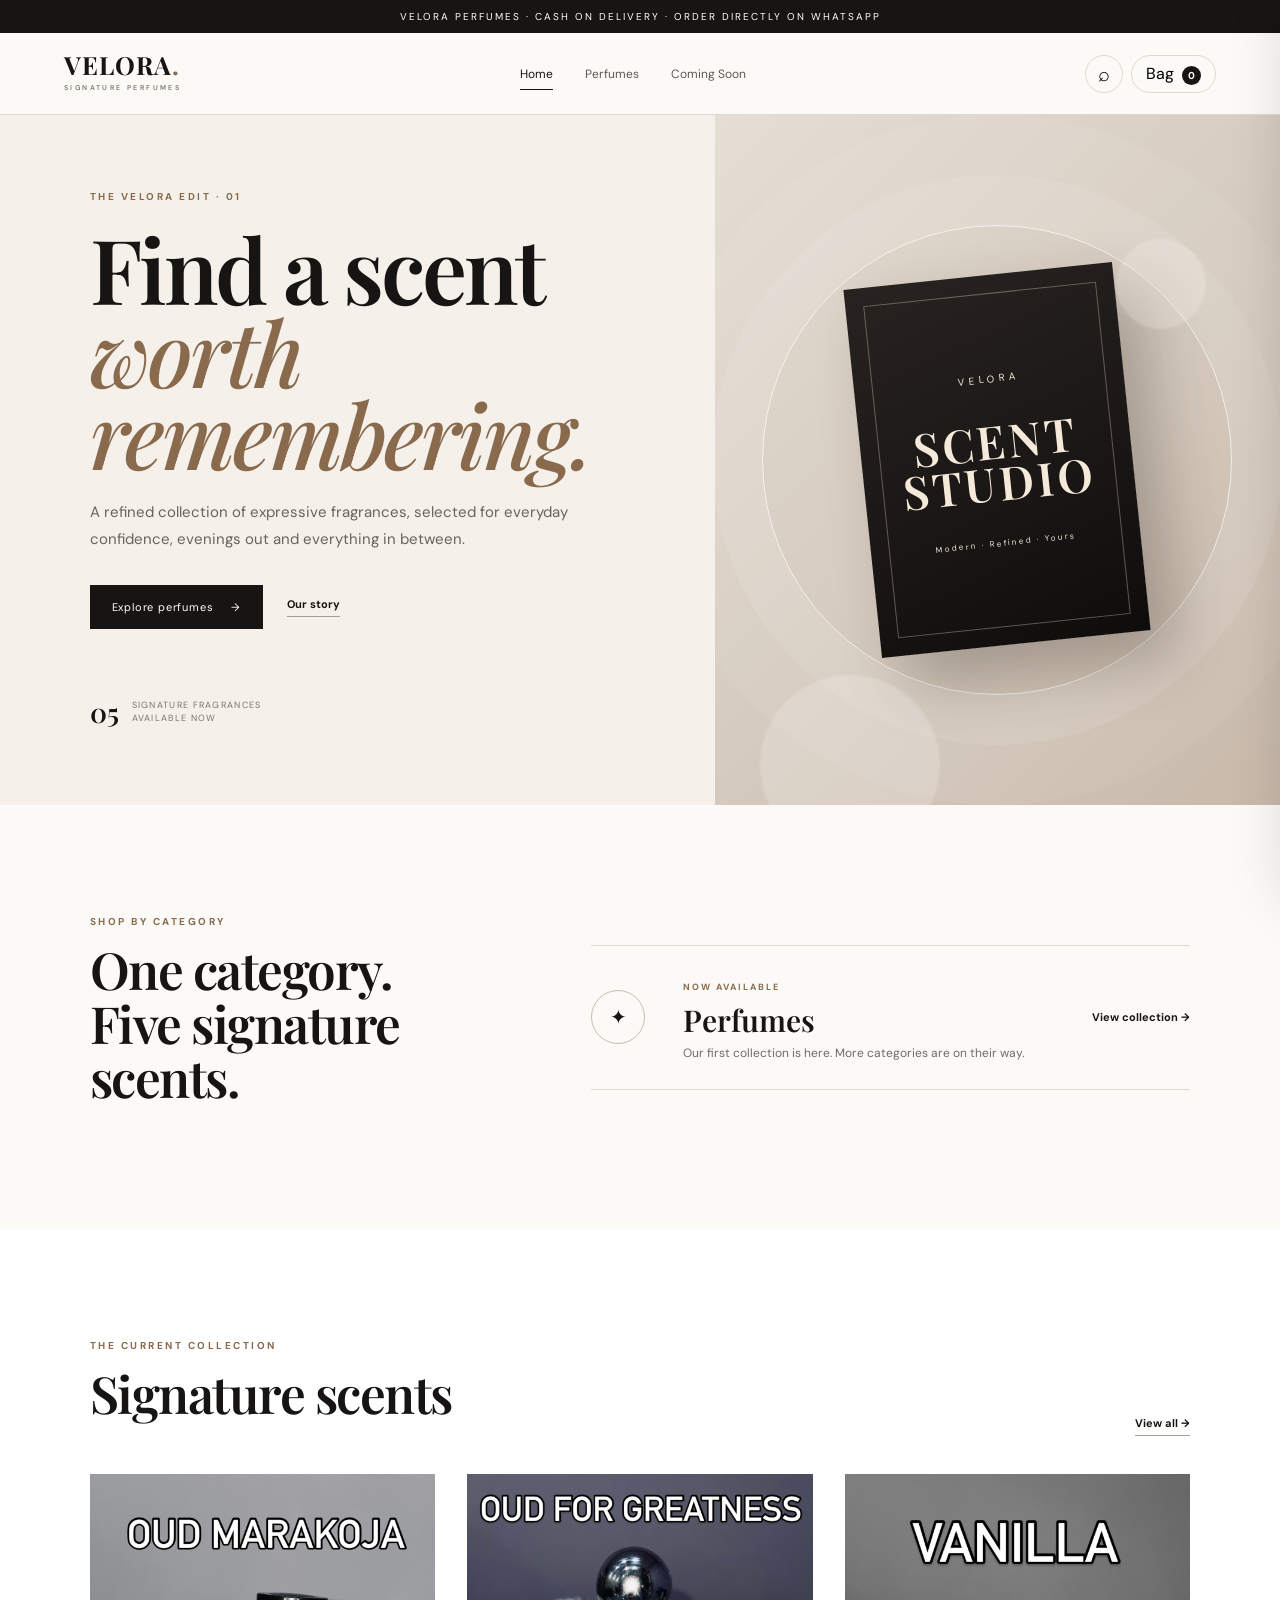
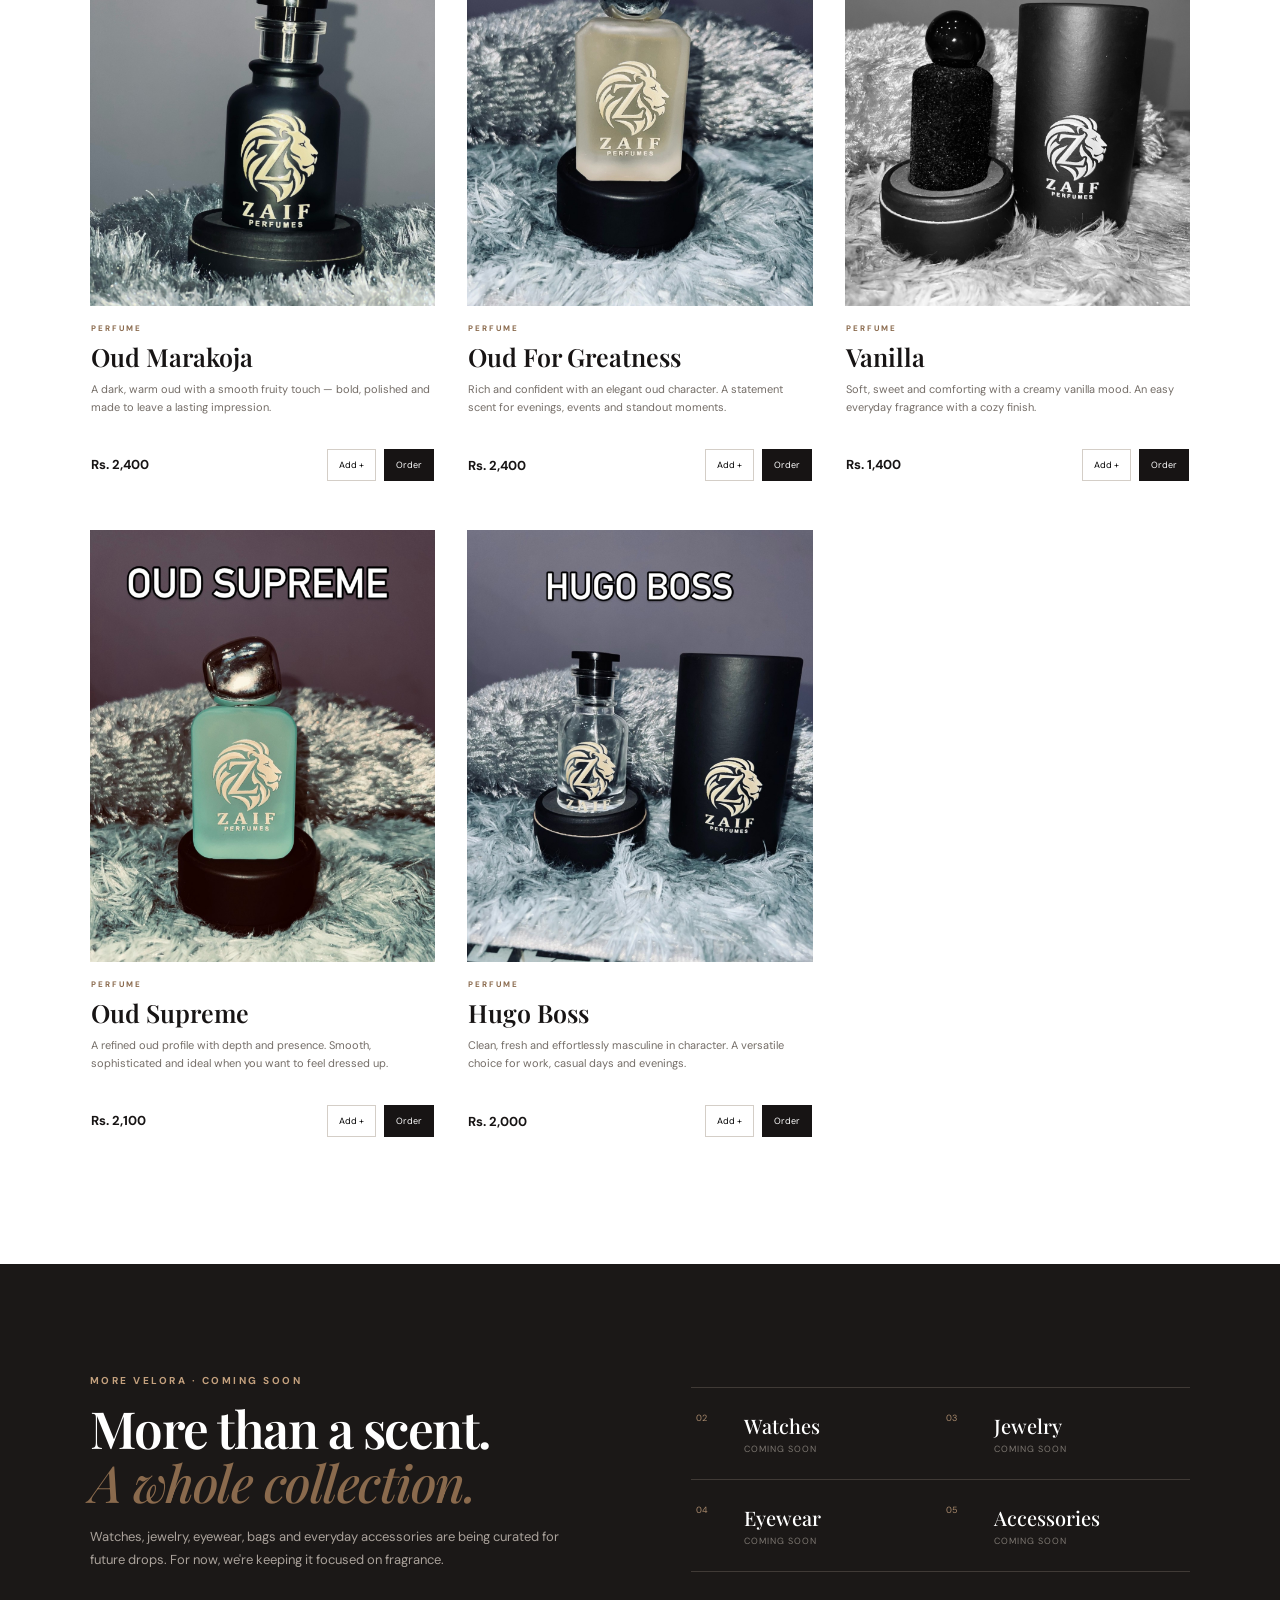
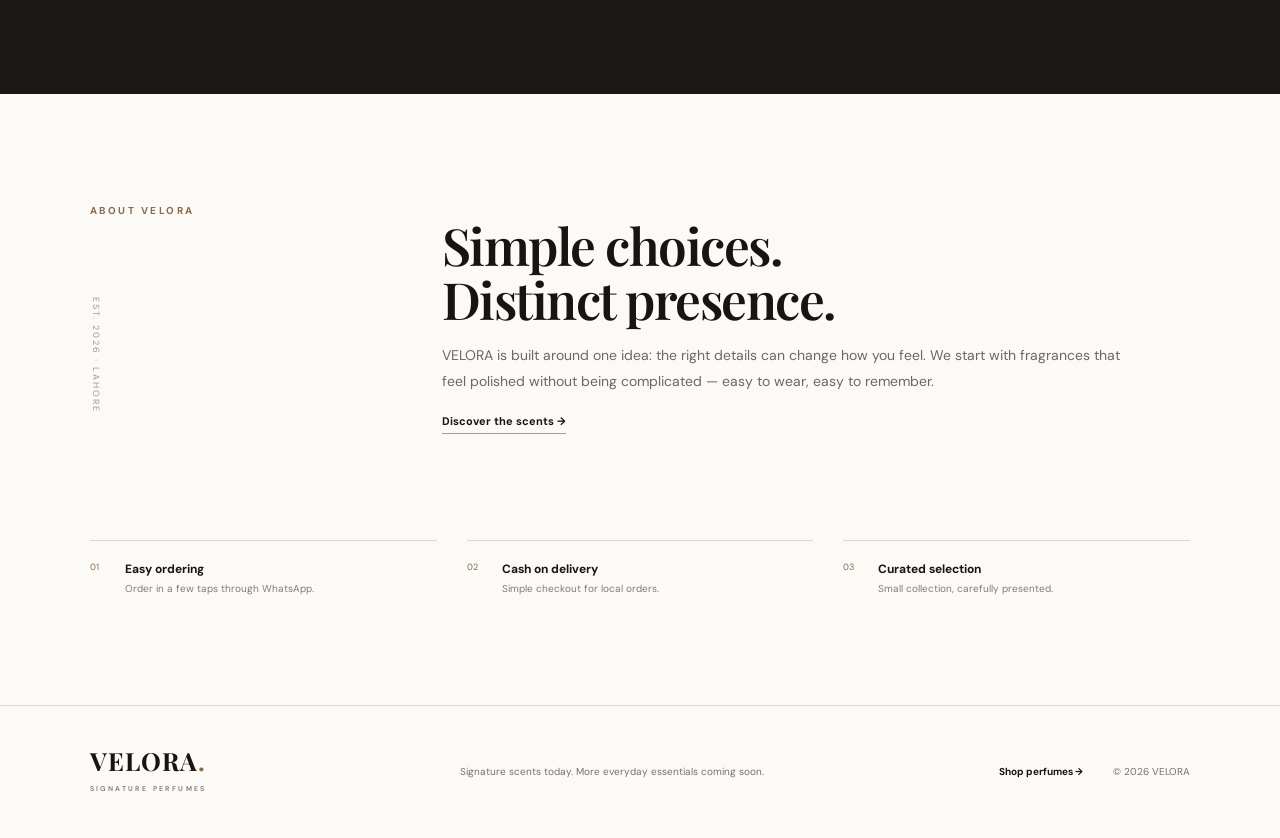
==== commit eca4beb1: "Add files via upload" ====
--- a/index.html
+++ b/index.html
@@ -2,44 +2,36 @@
 <html lang="en">
 <head>
 <meta charset="utf-8"><meta name="viewport" content="width=device-width,initial-scale=1">
-<title>VELORA — Perfumes & Accessories</title>
-<meta name="description" content="VELORA — perfumes, watches, jewelry, sunglasses, bags and everyday accessories.">
+<title>VELORA — Signature Perfumes</title>
+<meta name="description" content="VELORA — a curated collection of signature perfumes. More everyday essentials coming soon.">
 <link rel="preconnect" href="https://fonts.googleapis.com"><link rel="preconnect" href="https://fonts.gstatic.com" crossorigin>
-<link href="https://fonts.googleapis.com/css2?family=DM+Sans:wght@400;500;600;700&family=Playfair+Display:wght@600;700&display=swap" rel="stylesheet">
+<link href="https://fonts.googleapis.com/css2?family=DM+Sans:wght@400;500;600;700&family=Playfair+Display:wght@500;600;700&display=swap" rel="stylesheet">
 <link rel="stylesheet" href="style.css">
 </head>
 <body>
-<div class="top">FREE DELIVERY OVER RS. 3,000 · CASH ON DELIVERY · EASY ORDERING ON WHATSAPP</div>
-<header><a class="brand" href="#">VELORA<span>.</span><small>PERFUMES & ACCESSORIES</small></a>
-<nav><a href="#shop">Shop</a><a href="#categories">Categories</a><a href="#story">Our Story</a></nav>
-<div class="actions"><button onclick="focusSearch()">⌕</button><button onclick="openCart()">Bag <b id="count">0</b></button></div></header>
+<div class="announcement">VELORA PERFUMES · CASH ON DELIVERY · ORDER DIRECTLY ON WHATSAPP</div>
+<header class="header"><a class="brand" href="index.html">VELORA<span>.</span><small>SIGNATURE PERFUMES</small></a>
+<nav><a class="active" href="index.html">Home</a><a href="products.html">Perfumes</a><a href="#coming">Coming Soon</a></nav>
+<div class="actions"><button class="icon-btn" onclick="focusSearch()" aria-label="Search">⌕</button><button class="bag-btn" onclick="openCart()">Bag <b id="count">0</b></button></div></header>
 
-<section class="hero"><div class="hero-copy"><p class="eyebrow">THE EVERYDAY EDIT</p><h1>Wear the<br><i>little things.</i></h1>
-<p>Curated perfumes and accessories for people who like their style clean, confident and a little different.</p><a class="btn" href="#shop">Shop collection →</a></div>
-<div class="hero-visual"><div class="disc"></div><div class="floating"><small>VELORA 01</small><strong>Signature<br>Collection</strong><em>Minimal • Modern • Yours</em></div></div></section>
+<main>
+<section class="hero">
+<div class="hero-copy"><div class="eyebrow">THE VELORA EDIT · 01</div><h1>Find a scent<br><i>worth remembering.</i></h1><p>A refined collection of expressive fragrances, selected for everyday confidence, evenings out and everything in between.</p><div class="hero-actions"><a class="btn" href="products.html">Explore perfumes <span>→</span></a><a class="text-link" href="#story">Our story</a></div><div class="hero-note"><span>05</span><small>signature fragrances<br>available now</small></div></div>
+<div class="hero-art"><div class="halo"></div><div class="hero-card"><span>VELORA</span><strong>SCENT<br>STUDIO</strong><small>Modern · Refined · Yours</small></div><div class="hero-orb orb1"></div><div class="hero-orb orb2"></div></div>
+</section>
 
-<section id="categories" class="section"><p class="eyebrow">SHOP BY CATEGORY</p><h2>Find your everyday essential.</h2>
-<div class="cats">
-<a href="#shop" onclick="setFilter('Perfumes')"><span>🧴</span><b>Perfumes</b><small>Signature scents</small></a>
-<a href="#shop" onclick="setFilter('Watches')"><span>⌚</span><b>Watches</b><small>Timeless pieces</small></a>
-<a href="#shop" onclick="setFilter('Jewelry')"><span>◇</span><b>Jewelry</b><small>Subtle shine</small></a>
-<a href="#shop" onclick="setFilter('Eyewear')"><span>◒</span><b>Eyewear</b><small>Statement shades</small></a>
-<a href="#shop" onclick="setFilter('Bags')"><span>▣</span><b>Bags</b><small>Carry in style</small></a>
-</div></section>
+<section class="intro section"><div><div class="eyebrow">SHOP BY CATEGORY</div><h2>One category.<br>Five signature scents.</h2></div><div class="category-card"><div class="category-icon">✦</div><div><span>NOW AVAILABLE</span><h3>Perfumes</h3><p>Our first collection is here. More categories are on their way.</p></div><a href="products.html">View collection →</a></div></section>
 
-<section id="shop" class="shop"><div class="shop-head"><div><p class="eyebrow">THE COLLECTION</p><h2>Best sellers</h2></div>
-<div id="filters"><button class="active" onclick="setFilter('All')">All</button><button onclick="setFilter('Perfumes')">Perfumes</button><button onclick="setFilter('Watches')">Watches</button><button onclick="setFilter('Jewelry')">Jewelry</button><button onclick="setFilter('Eyewear')">Eyewear</button><button onclick="setFilter('Bags')">Bags</button><button onclick="setFilter('Accessories')">Accessories</button></div></div>
-<div class="search"><input id="search" oninput="render()" placeholder="Search perfumes, watches, rings, bags..."></div><div id="grid" class="grid"></div></section>
+<section class="collection section" id="shop"><div class="section-head"><div><div class="eyebrow">THE CURRENT COLLECTION</div><h2>Signature scents</h2></div><a class="text-link" href="products.html">View all →</a></div><div id="grid" class="grid"></div></section>
 
-<section class="feature"><div><p class="eyebrow">WHY VELORA</p><h2>Premium look.<br>Everyday prices.</h2><p>We choose versatile scents and accessories that feel special, travel well and work beyond one occasion.</p></div>
-<div class="perks"><div>✓ <b>COD available</b><small>Order without a card</small></div><div>✓ <b>Easy WhatsApp orders</b><small>Quick & simple checkout</small></div><div>✓ <b>Curated collection</b><small>Less scrolling, better picks</small></div></div></section>
+<section class="coming section" id="coming"><div class="coming-copy"><div class="eyebrow">MORE VELORA · COMING SOON</div><h2>More than a scent.<br><i>A whole collection.</i></h2><p>Watches, jewelry, eyewear, bags and everyday accessories are being curated for future drops. For now, we're keeping it focused on fragrance.</p></div><div class="coming-grid"><div><span>02</span><b>Watches</b><small>Coming soon</small></div><div><span>03</span><b>Jewelry</b><small>Coming soon</small></div><div><span>04</span><b>Eyewear</b><small>Coming soon</small></div><div><span>05</span><b>Accessories</b><small>Coming soon</small></div></div></section>
 
-<section id="story" class="story"><p class="eyebrow">OUR STORY</p><h2>Scents & accessories that feel like you.</h2><p>VELORA is a modern label built for everyday expression. From a signature fragrance to a clean watch or a bold pair of shades, every piece is selected to make your look feel finished.</p></section>
+<section class="story section" id="story"><div class="story-label"><div class="eyebrow">ABOUT VELORA</div><div class="vertical">EST. 2026 · LAHORE</div></div><div><h2>Simple choices.<br>Distinct presence.</h2><p>VELORA is built around one idea: the right details can change how you feel. We start with fragrances that feel polished without being complicated — easy to wear, easy to remember.</p><a class="text-link" href="products.html">Discover the scents →</a></div></section>
 
-<section class="newsletter"><p class="eyebrow">VELORA NOTES</p><h2>New drops in your inbox.</h2><p>Sign up for launches, offers and styling picks.</p><form onsubmit="join(event)"><input id="email" type="email" placeholder="Email address" required><button>Join →</button></form></section>
-<footer><strong>VELORA.</strong><span>© 2026 VELORA · Perfumes & accessories for your everyday.</span><a href="#shop">Shop</a></footer>
+<section class="trust section"><div><span>01</span><b>Easy ordering</b><small>Order in a few taps through WhatsApp.</small></div><div><span>02</span><b>Cash on delivery</b><small>Simple checkout for local orders.</small></div><div><span>03</span><b>Curated selection</b><small>Small collection, carefully presented.</small></div></section>
+</main>
+<footer><div><a class="brand" href="index.html">VELORA<span>.</span><small>SIGNATURE PERFUMES</small></a></div><p>Signature scents today. More everyday essentials coming soon.</p><a href="products.html">Shop perfumes →</a><small>© 2026 VELORA</small></footer>
 
-<div id="shade" onclick="closeCart()"></div><aside id="cart"><div class="cart-head"><h2>Your bag</h2><button onclick="closeCart()">×</button></div><div id="items"></div><div class="checkout"><div><span>Subtotal</span><b id="total">Rs. 0</b></div><button class="btn" onclick="checkout()">Order on WhatsApp →</button><small>You'll confirm your name, address & phone on WhatsApp.</small></div></aside>
-<div id="toast"></div>
+<div id="shade" onclick="closeCart()"></div><aside id="cart"><div class="cart-head"><h2>Your bag</h2><button onclick="closeCart()">×</button></div><div id="items"></div><div class="checkout"><div><span>Subtotal</span><b id="total">Rs. 0</b></div><button class="btn" onclick="checkout()">Order on WhatsApp →</button><small>We'll open WhatsApp with your order details ready to send.</small></div></aside><div id="toast"></div>
 <script src="script.js"></script>
 </body></html>
--- a/style.css
+++ b/style.css
@@ -1,3 +1,3 @@
-*{box-sizing:border-box}html{scroll-behavior:smooth}body{margin:0;background:#f7f5ef;color:#1a1917;font-family:"DM Sans",sans-serif}.top{background:#171614;color:#fff;text-align:center;padding:9px;font-size:10px;letter-spacing:1.4px}header{height:78px;padding:0 7%;display:flex;align-items:center;justify-content:space-between;border-bottom:1px solid #dedbd4;background:#f7f5ef;position:sticky;top:0;z-index:20}.brand{font-size:24px;letter-spacing:4px;font-weight:700;color:#171614;text-decoration:none}.brand span{color:#a87e49}.brand small{display:block;font-size:7px;letter-spacing:3px;text-align:center;color:#777;margin-top:1px}nav{display:flex;gap:30px}nav a{color:#333;text-decoration:none;font-size:13px}.actions{display:flex;gap:8px}.actions button{border:1px solid #bbb6ad;background:transparent;padding:10px 14px;border-radius:25px;cursor:pointer}.actions b{background:#171614;color:white;border-radius:50%;font-size:10px;padding:3px 6px}.hero{min-height:620px;padding:70px 8%;display:grid;grid-template-columns:1fr 1fr;align-items:center;background:linear-gradient(112deg,#f7f5ef 51%,#e9e1d3 51%)}.eyebrow{font-size:10px;letter-spacing:2.4px;font-weight:700;color:#a17847}.hero h1{font:700 76px/1 "Playfair Display";margin:18px 0}.hero h1 i{color:#a17847;font-style:normal}.hero-copy>p:not(.eyebrow){max-width:480px;line-height:1.8;color:#706c64}.btn{display:inline-block;border:0;background:#181715;color:#fff;text-decoration:none;padding:15px 22px;font-weight:600;cursor:pointer}.hero-visual{height:450px;position:relative;display:flex;justify-content:center;align-items:center}.disc{width:350px;height:350px;border-radius:50%;background:radial-gradient(circle at 35% 25%,#fff,#d4c1a6 62%,#8d7253);box-shadow:0 35px 70px #806b5140}.floating{position:absolute;right:3%;bottom:20px;background:#1a1917;color:white;padding:26px 30px;min-width:210px;box-shadow:0 18px 45px #0003}.floating small{color:#c5a576;letter-spacing:2px}.floating strong{display:block;font:700 27px "Playfair Display";margin:10px 0}.floating em{font-size:10px;color:#aaa}.section,.shop{padding:90px 8%}.section h2,.shop h2{font:700 42px "Playfair Display";margin:8px 0 35px}.cats{display:grid;grid-template-columns:repeat(5,1fr);gap:12px}.cats a{background:#ebe6dc;color:#1a1917;text-decoration:none;padding:28px 20px;min-height:160px;transition:.2s}.cats a:hover{transform:translateY(-4px)}.cats span{display:block;font-size:38px}.cats b{display:block;margin-top:24px}.cats small{color:#777;font-size:11px}.shop{background:#eeeae2}.shop-head{display:flex;align-items:end;justify-content:space-between;gap:20px}.shop-head h2{margin-bottom:0}.shop-head button{border:0;background:transparent;padding:8px 10px;color:#777;cursor:pointer}.shop-head button.active{color:#171614;border-bottom:1px solid #171614}.search{margin:30px 0}.search input{width:100%;padding:15px 18px;border:1px solid #d0cbc1;background:#f8f6f1;outline:0}.grid{display:grid;grid-template-columns:repeat(4,1fr);gap:18px}.product{background:#faf8f3}.pic{height:270px;display:flex;align-items:center;justify-content:center;font-size:88px;background:linear-gradient(135deg,#e8e2d8,#d7cdbd);overflow:hidden}.pic img{width:100%;height:100%;object-fit:cover;display:block}.info{padding:17px}.tag{font-size:9px;color:#a17847;text-transform:uppercase;letter-spacing:1.5px}.info h3{margin:7px 0 12px;font-size:16px}.row{display:flex;align-items:center;justify-content:space-between}.price{font-weight:700}.add{background:#181715;color:white;border:0;padding:9px 12px;cursor:pointer}.feature{padding:90px 8%;background:#1a1917;color:white;display:grid;grid-template-columns:1fr 1fr;gap:80px}.feature h2,.story h2,.newsletter h2{font:700 50px "Playfair Display";margin:12px 0}.feature p:not(.eyebrow),.story p:not(.eyebrow){color:#aaa;line-height:1.8;max-width:560px}.perks{display:grid;gap:16px}.perks div{border-bottom:1px solid #444;padding:17px 0;font-size:14px}.perks div:first-letter{color:#c19a67}.perks small{display:block;color:#888;margin:5px 0 0 22px}.story{padding:100px 8%;background:#e6dfd2}.story p:not(.eyebrow){color:#666}.newsletter{text-align:center;padding:90px 20px}.newsletter h2{margin-bottom:8px}.newsletter p{color:#777}.newsletter form{display:flex;max-width:500px;margin:25px auto}.newsletter input{flex:1;padding:15px;border:1px solid #ccc}.newsletter button{background:#181715;color:#fff;border:0;padding:15px 23px}footer{display:flex;justify-content:space-between;padding:28px 8%;border-top:1px solid #ddd;color:#777;font-size:11px}footer strong{color:#171614;letter-spacing:3px}footer a{color:#555}#cart{position:fixed;right:-430px;top:0;width:410px;height:100vh;background:#fff;z-index:30;padding:25px;transition:.3s;display:flex;flex-direction:column;box-shadow:-15px 0 40px #0002}#cart.open{right:0}#shade{display:none;position:fixed;inset:0;background:#0006;z-index:25}#shade.show{display:block}.cart-head{display:flex;justify-content:space-between;align-items:center}.cart-head button{border:0;background:none;font-size:28px}.item{display:flex;justify-content:space-between;border-bottom:1px solid #ddd;padding:15px 0}.item button{border:0;background:none;color:#777}.checkout{margin-top:auto}.checkout>div{display:flex;justify-content:space-between;margin:20px 0}.checkout .btn{width:100%}.checkout small{display:block;text-align:center;color:#888;margin-top:12px}#toast{position:fixed;bottom:25px;left:50%;transform:translateX(-50%) translateY(80px);background:#171614;color:white;padding:12px 18px;font-size:12px;z-index:50;transition:.25s}.showtoast{transform:translateX(-50%) translateY(0)!important}@media(max-width:850px){nav{display:none}.hero{grid-template-columns:1fr;background:#f7f5ef}.hero h1{font-size:58px}.hero-visual{height:350px}.cats{grid-template-columns:repeat(2,1fr)}.grid{grid-template-columns:repeat(2,1fr)}.feature{grid-template-columns:1fr;gap:35px}}@media(max-width:520px){.hero{padding:50px 7%}.hero-visual{display:none}.cats,.grid{grid-template-columns:1fr}.shop-head{display:block}.shop-head button{margin-top:15px}footer{display:block}footer span,footer a{display:block;margin-top:8px}#cart{width:90%}}
-
-.order{background:#a17847;color:white;border:0;padding:9px 10px;cursor:pointer}.row{gap:6px}.row .price{margin-right:auto}
+:root{--ink:#171414;--muted:#706969;--cream:#f5f1ea;--paper:#fbfaf7;--line:#ded8d0;--accent:#8a6a4d;--white:#fff}*{box-sizing:border-box}html{scroll-behavior:smooth}body{margin:0;background:var(--paper);color:var(--ink);font-family:"DM Sans",sans-serif}a{color:inherit;text-decoration:none}button,input{font:inherit}.announcement{background:#171414;color:#fff;text-align:center;padding:10px 18px;font-size:10px;letter-spacing:2px}.header{height:82px;display:flex;align-items:center;justify-content:space-between;padding:0 5vw;border-bottom:1px solid var(--line);background:rgba(251,250,247,.94);position:sticky;top:0;z-index:20;backdrop-filter:blur(12px)}.brand{font-family:"Playfair Display",serif;font-size:25px;font-weight:700;letter-spacing:1px;line-height:.8}.brand span{color:var(--accent)}.brand small{display:block;font:600 7px "DM Sans";letter-spacing:2.4px;margin-top:8px;color:#81786f}.header nav{display:flex;gap:32px;font-size:12px;color:#5f5854}.header nav a{padding:32px 0;position:relative}.header nav a.active,.header nav a:hover{color:#171414}.header nav a.active:after{content:"";position:absolute;height:1px;left:0;right:0;bottom:24px;background:var(--ink)}.actions{display:flex;gap:8px}.icon-btn,.bag-btn{border:1px solid var(--line);background:transparent;border-radius:999px;height:38px;padding:0 14px;cursor:pointer}.icon-btn{width:38px;padding:0;font-size:20px}.bag-btn b{font-size:10px;background:#171414;color:#fff;border-radius:50%;padding:3px 6px;margin-left:4px}.hero{min-height:690px;display:grid;grid-template-columns:1.05fr .95fr;overflow:hidden;background:var(--cream);padding-left:7vw}.hero-copy{align-self:center;max-width:620px;padding:70px 0}.eyebrow,.result-label{font-size:10px;font-weight:700;letter-spacing:2.5px;color:#8a6a4d}.hero h1,.products-hero h1{font:600 clamp(54px,7vw,92px)/.92 "Playfair Display",serif;letter-spacing:-3px;margin:24px 0}.hero h1 i,.products-hero h1 i,.coming h2 i{font-weight:500;color:#8a6a4d}.hero-copy>p{max-width:480px;color:#69625d;font-size:15px;line-height:1.8}.hero-actions{display:flex;align-items:center;gap:24px;margin-top:32px}.btn{display:inline-flex;align-items:center;justify-content:center;background:#171414;color:#fff;border:0;padding:15px 22px;font-size:11px;letter-spacing:.8px;cursor:pointer}.btn span{margin-left:18px}.text-link{font-size:11px;font-weight:700;border-bottom:1px solid #a79e95;padding-bottom:5px}.hero-note{display:flex;gap:13px;align-items:center;margin-top:65px}.hero-note span{font:600 27px "Playfair Display"}.hero-note small{color:#7b736d;font-size:9px;line-height:1.4;text-transform:uppercase;letter-spacing:1.3px}.hero-art{position:relative;min-height:690px;background:linear-gradient(135deg,#e4ded5,#c8b9aa);display:flex;align-items:center;justify-content:center;overflow:hidden}.halo{position:absolute;width:470px;height:470px;border-radius:50%;border:1px solid rgba(255,255,255,.7);box-shadow:0 0 0 50px rgba(255,255,255,.08),0 0 0 110px rgba(255,255,255,.05)}.hero-card{position:relative;width:270px;height:370px;background:linear-gradient(160deg,#282321,#0f0d0c);color:#f5ead9;display:flex;flex-direction:column;justify-content:center;align-items:center;box-shadow:25px 30px 60px rgba(38,28,20,.28);transform:rotate(-6deg)}.hero-card:before{content:"";position:absolute;inset:18px;border:1px solid rgba(235,219,195,.35)}.hero-card span{font-size:10px;letter-spacing:4px}.hero-card strong{font:600 46px/.9 "Playfair Display";text-align:center;letter-spacing:3px;margin:35px 0}.hero-card small{font-size:8px;letter-spacing:2px}.hero-orb{position:absolute;border-radius:50%;background:rgba(255,255,255,.2);filter:blur(1px)}.orb1{width:90px;height:90px;right:13%;top:18%}.orb2{width:180px;height:180px;left:8%;bottom:-50px}.section{padding:110px 7vw}.intro{display:grid;grid-template-columns:.8fr 1.2fr;gap:8vw;align-items:center}.section h2{font:600 clamp(38px,4vw,56px)/1.05 "Playfair Display";letter-spacing:-1.5px;margin:15px 0}.category-card{border-top:1px solid var(--line);border-bottom:1px solid var(--line);padding:28px 0;display:grid;grid-template-columns:70px 1fr auto;gap:22px;align-items:center}.category-icon{width:54px;height:54px;border:1px solid #c8bdb2;border-radius:50%;display:grid;place-items:center;font-size:20px}.category-card span{font-size:9px;letter-spacing:2px;color:var(--accent);font-weight:700}.category-card h3{font:600 30px "Playfair Display";margin:5px 0}.category-card p{margin:0;color:var(--muted);font-size:12px}.category-card>a{font-size:11px;font-weight:700}.collection{background:#fff}.section-head,.product-toolbar{display:flex;justify-content:space-between;align-items:end;gap:30px;margin-bottom:38px}.grid{display:grid;grid-template-columns:repeat(3,1fr);gap:32px}.product{min-width:0}.pic{display:block;aspect-ratio:4/5;background:#ece8e1;position:relative;overflow:hidden}.pic img{width:100%;height:100%;object-fit:cover;transition:transform .5s}.product:hover .pic img{transform:scale(1.035)}.view-pill{position:absolute;bottom:14px;right:14px;background:#fff;padding:9px 12px;font-size:9px;letter-spacing:1px;opacity:0;transform:translateY(6px);transition:.25s}.product:hover .view-pill{opacity:1;transform:none}.info{padding:17px 1px}.tag{font-size:8px;color:var(--accent);letter-spacing:2px;font-weight:700}.info h3{font:600 25px "Playfair Display";margin:7px 0}.info p{font-size:11px;color:#746d67;line-height:1.65;min-height:54px;margin:0 0 15px}.row{display:flex;align-items:center;gap:8px}.price{font-size:13px;font-weight:700;margin-right:auto}.add,.order{border:1px solid #d4cec7;background:transparent;padding:9px 11px;font-size:9px;cursor:pointer}.order{background:#171414;color:#fff;border-color:#171414}.coming{background:#1b1817;color:#fff;display:grid;grid-template-columns:1fr 1fr;gap:8vw;align-items:center}.coming .eyebrow{color:#c4a17e}.coming h2{color:#fff}.coming p{color:#aaa29b;line-height:1.8;font-size:13px;max-width:560px}.coming-grid{display:grid;grid-template-columns:1fr 1fr;border-top:1px solid #403a36}.coming-grid div{padding:24px 5px;border-bottom:1px solid #403a36;display:grid;grid-template-columns:38px 1fr;column-gap:10px}.coming-grid span{grid-row:span 2;color:#a98a6d;font-size:9px}.coming-grid b{font:500 20px "Playfair Display"}.coming-grid small{color:#7e7872;font-size:9px;letter-spacing:1px;text-transform:uppercase;margin-top:4px}.story{display:grid;grid-template-columns:.5fr 1.5fr;gap:8vw}.story-label .vertical{margin-top:80px;font-size:9px;letter-spacing:2px;color:#a09992;writing-mode:vertical-rl}.story p{max-width:680px;color:#6e6762;line-height:1.9;font-size:14px}.trust{padding-top:0;display:grid;grid-template-columns:repeat(3,1fr);gap:30px}.trust>div{border-top:1px solid var(--line);padding-top:20px;display:grid;grid-template-columns:35px 1fr}.trust span{font-size:9px;color:var(--accent)}.trust b{font-size:12px}.trust small{grid-column:2;color:#837b74;font-size:10px;margin-top:5px}footer{border-top:1px solid var(--line);padding:45px 7vw;display:grid;grid-template-columns:1fr 1.5fr auto auto;gap:30px;align-items:center}footer p,footer>a,footer>small{font-size:10px;color:#77706a}footer>a{font-weight:700;color:#171414}.products-hero{padding:100px 7vw 80px;background:var(--cream)}.products-hero p{color:#706963;max-width:520px;line-height:1.7}.products-section{padding-top:80px}.product-toolbar h2{font:600 40px "Playfair Display";margin:8px 0}.search input{width:280px;border:0;border-bottom:1px solid #bdb5ad;background:transparent;padding:12px 2px;outline:none;font-size:11px}.empty{color:#777}.shade{}.item{display:flex;justify-content:space-between;gap:15px;padding:15px 0;border-bottom:1px solid #eee;font-size:12px}.item small{color:#817a74}.item button{border:0;background:transparent;color:#9b4e43;font-size:9px;cursor:pointer}.checkout{border-top:1px solid #ddd;padding-top:20px;margin-top:15px}.checkout>div{display:flex;justify-content:space-between;margin-bottom:18px;font-size:12px}.checkout small{display:block;color:#8a837d;font-size:9px;line-height:1.5;margin-top:10px}#shade{position:fixed;inset:0;background:rgba(0,0,0,.3);opacity:0;pointer-events:none;transition:.25s;z-index:39}#shade.show{opacity:1;pointer-events:auto}#cart{position:fixed;z-index:40;right:0;top:0;bottom:0;width:min(420px,92vw);background:#fff;padding:28px;transform:translateX(105%);transition:.3s;box-shadow:-20px 0 50px rgba(0,0,0,.12)}#cart.open{transform:none}.cart-head{display:flex;justify-content:space-between;align-items:center;border-bottom:1px solid #ddd;padding-bottom:15px}.cart-head h2{font:600 30px "Playfair Display";margin:0}.cart-head button{border:0;background:transparent;font-size:28px;cursor:pointer}#items{min-height:120px}.showtoast{position:fixed;bottom:25px;left:50%;transform:translateX(-50%);background:#171414;color:#fff;padding:12px 18px;font-size:10px;z-index:60;box-shadow:0 10px 30px rgba(0,0,0,.2)}
+@media(max-width:850px){.header nav{display:none}.hero{grid-template-columns:1fr;padding-left:7vw}.hero-art{min-height:430px}.hero-copy{padding:75px 7vw 55px 0}.intro,.coming,.story{grid-template-columns:1fr;gap:45px}.grid{grid-template-columns:1fr 1fr}.section{padding:75px 7vw}.trust{grid-template-columns:1fr}.section-head,.product-toolbar{align-items:start;flex-direction:column}.search input{width:100%}footer{grid-template-columns:1fr 1fr}.category-card{grid-template-columns:60px 1fr}.category-card>a{grid-column:2}}
+@media(max-width:560px){.hero h1,.products-hero h1{font-size:55px}.hero-art{min-height:360px}.hero-card{width:210px;height:290px}.hero-card strong{font-size:34px}.grid{grid-template-columns:1fr}.info p{min-height:auto}.coming-grid{grid-template-columns:1fr}.products-hero{padding:70px 7vw 55px}footer{grid-template-columns:1fr;gap:16px}.brand{font-size:22px}}
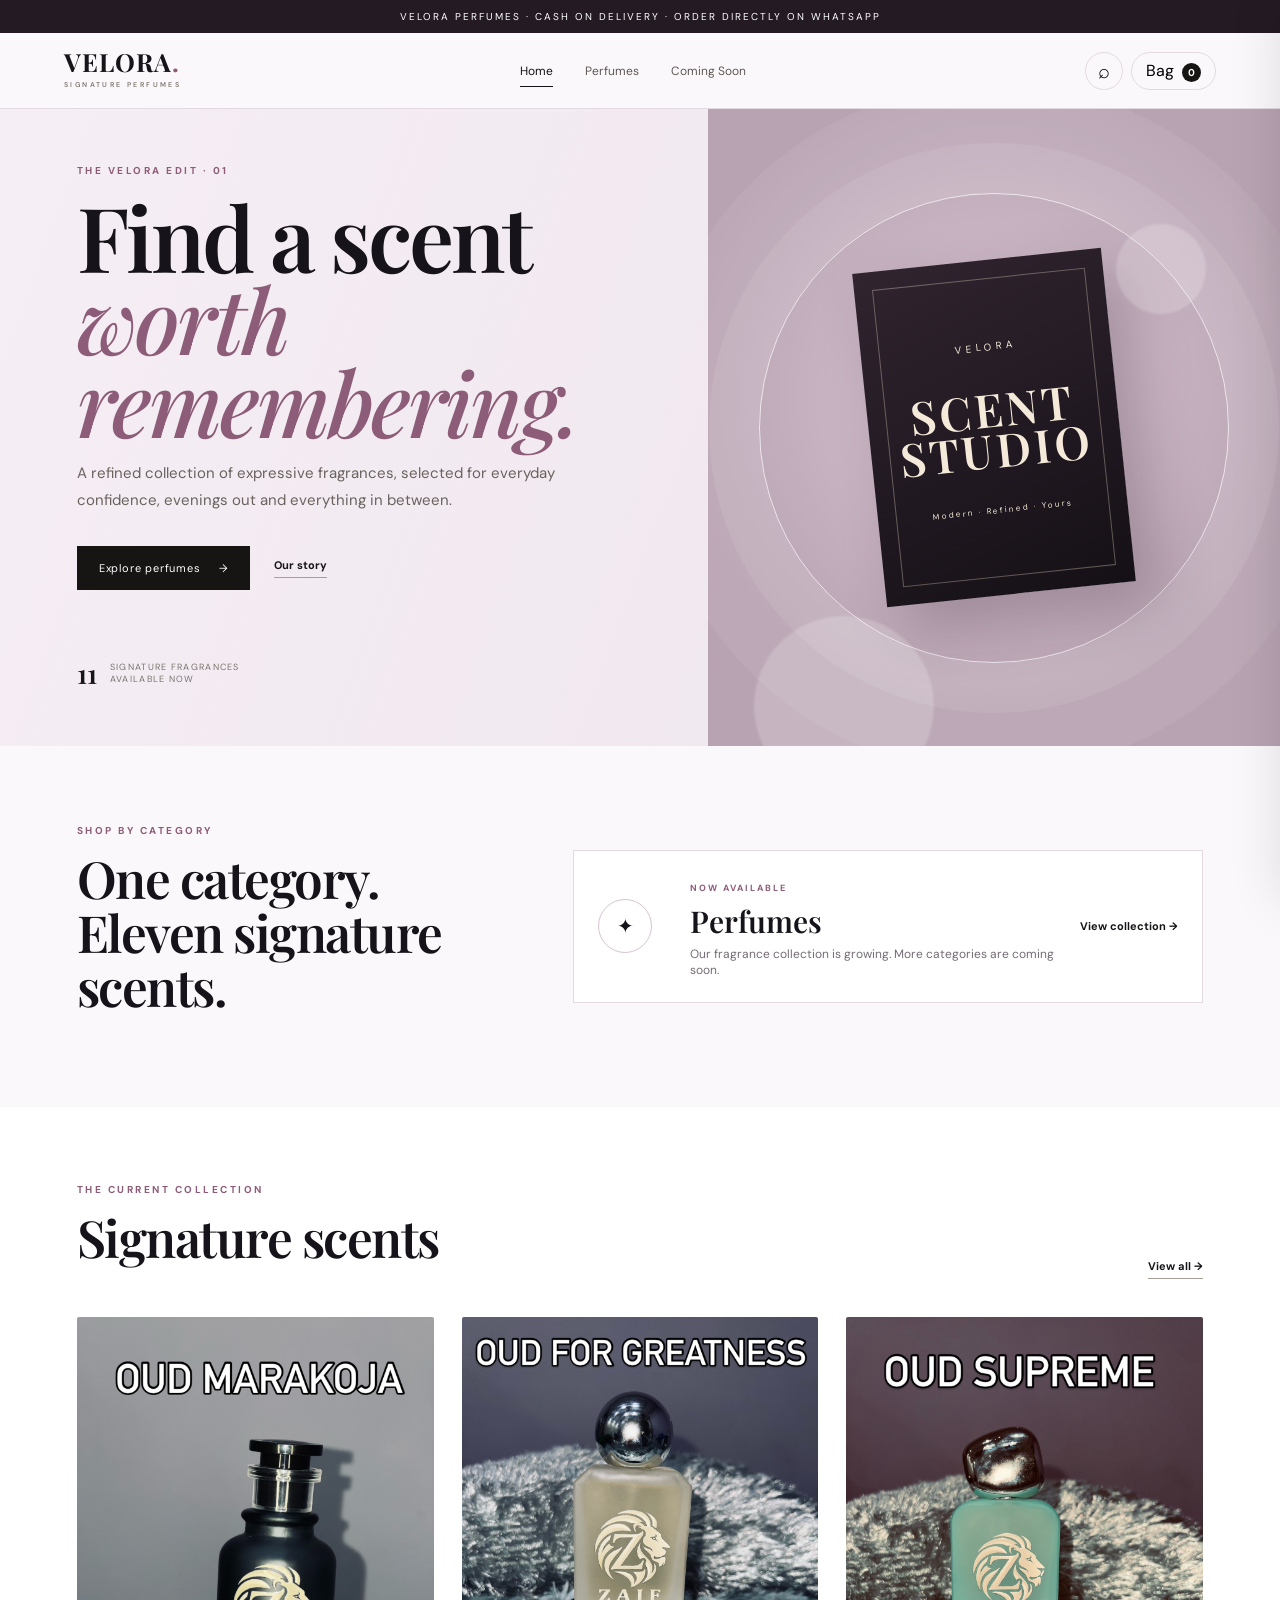
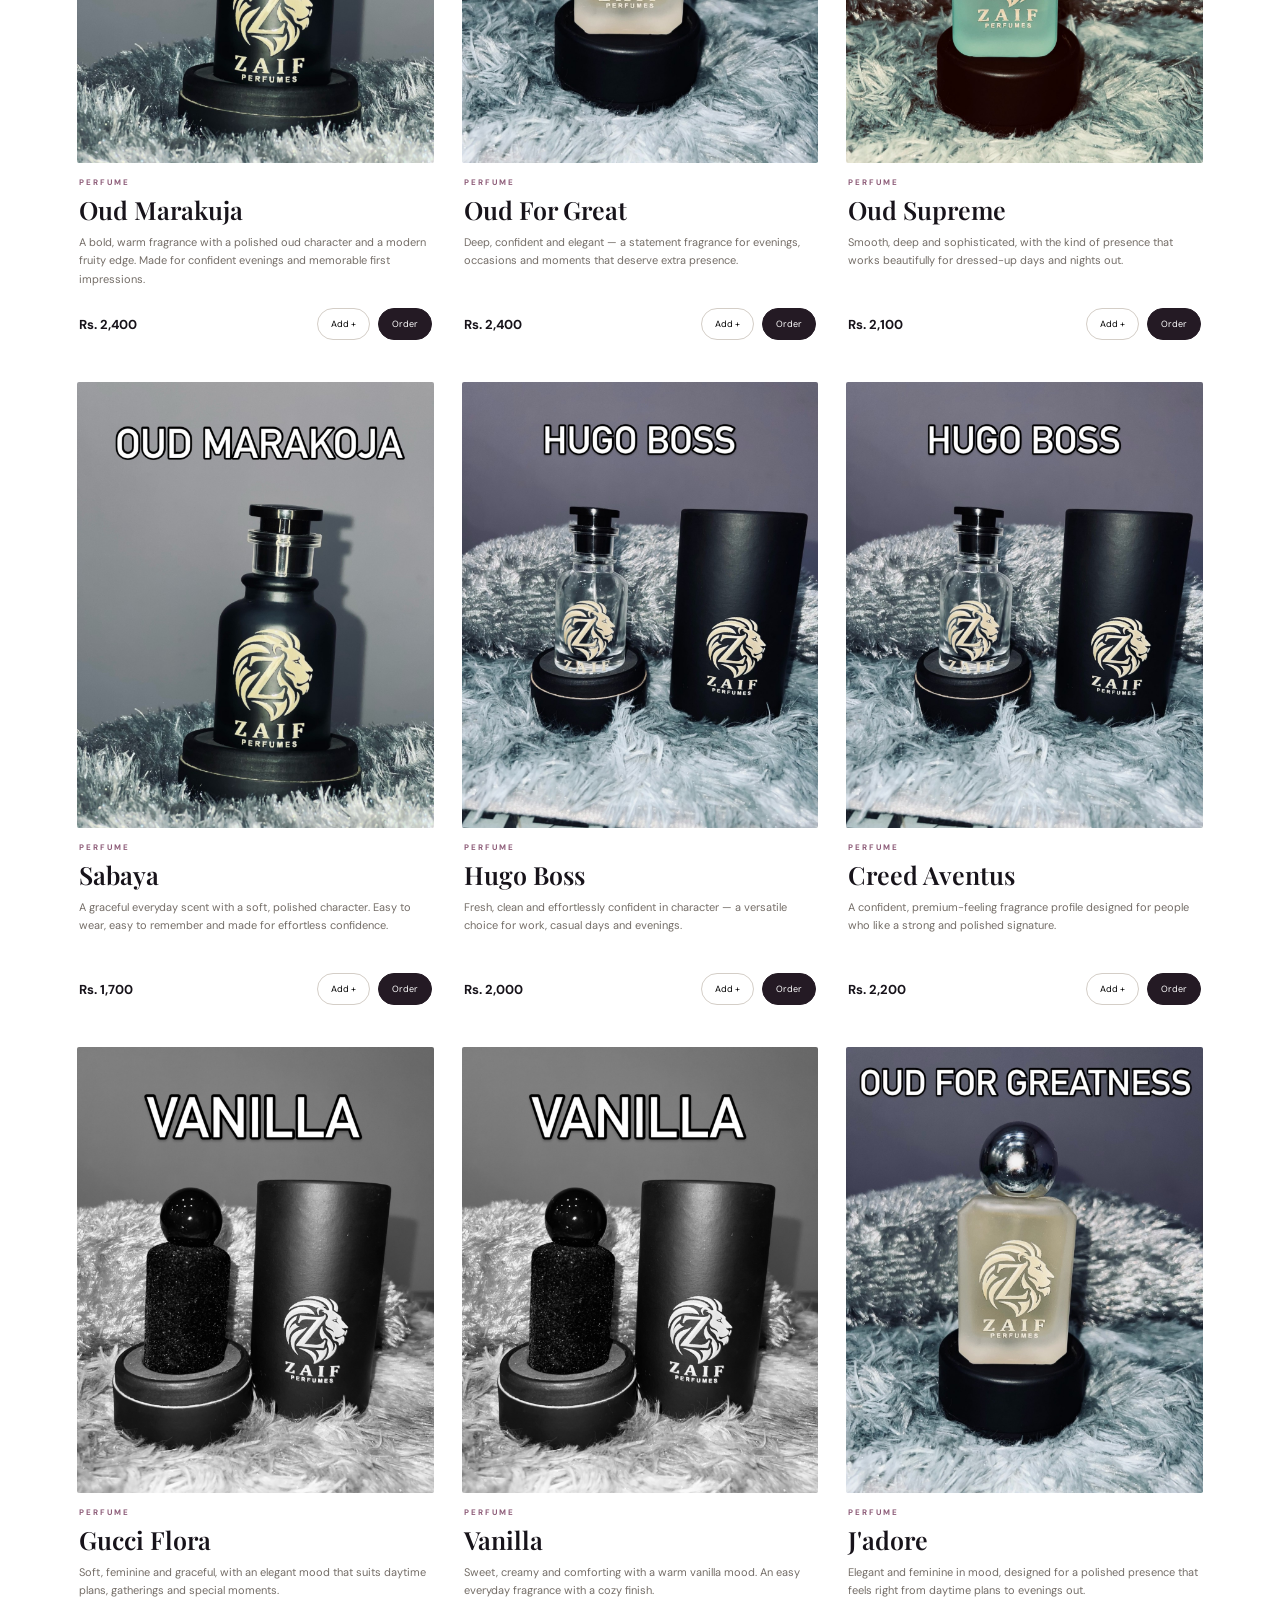
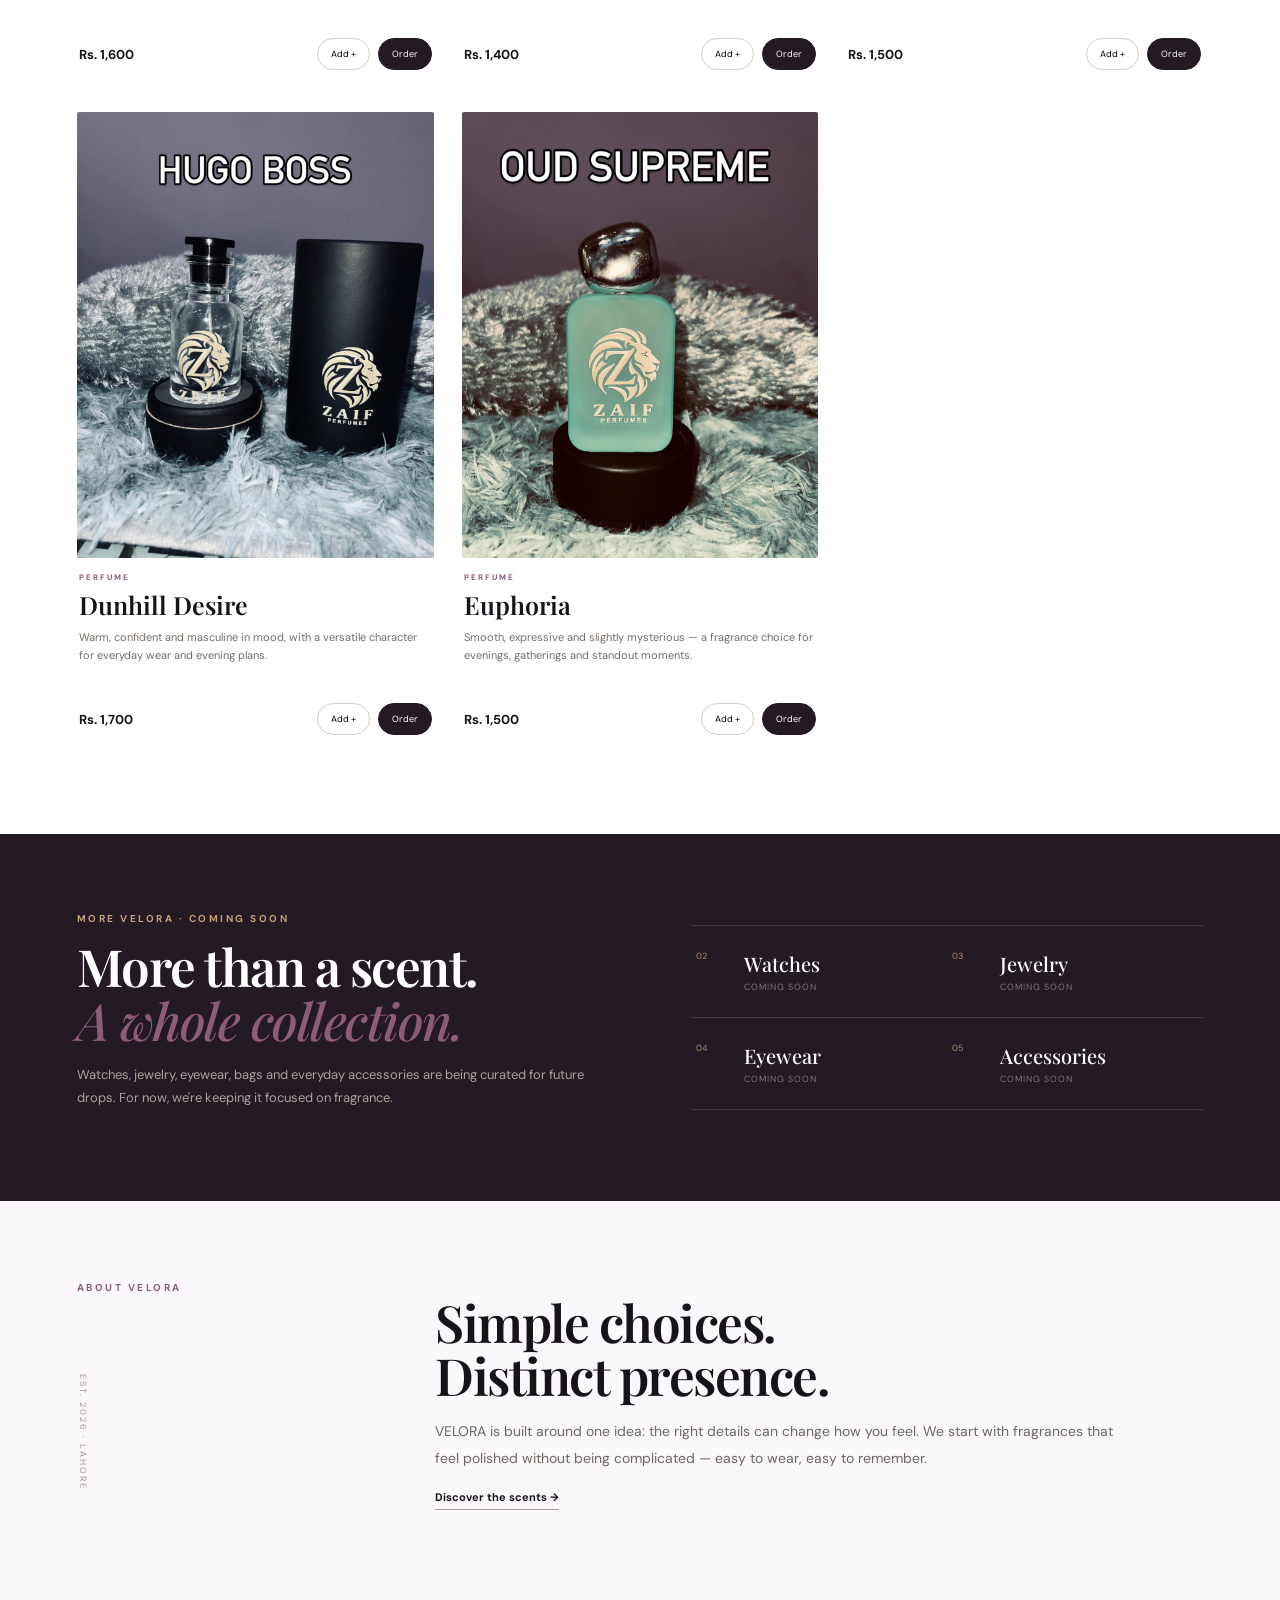
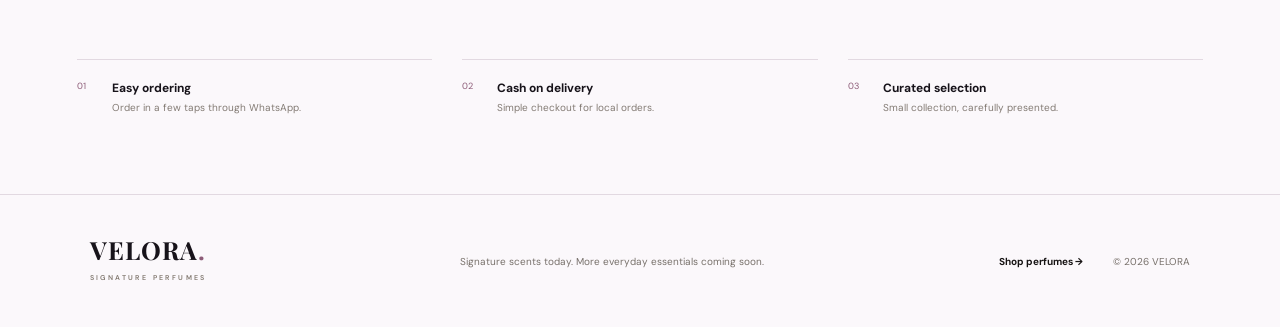
==== commit 42189623: "Add files via upload" ====
--- a/index.html
+++ b/index.html
@@ -16,11 +16,11 @@
 
 <main>
 <section class="hero">
-<div class="hero-copy"><div class="eyebrow">THE VELORA EDIT · 01</div><h1>Find a scent<br><i>worth remembering.</i></h1><p>A refined collection of expressive fragrances, selected for everyday confidence, evenings out and everything in between.</p><div class="hero-actions"><a class="btn" href="products.html">Explore perfumes <span>→</span></a><a class="text-link" href="#story">Our story</a></div><div class="hero-note"><span>05</span><small>signature fragrances<br>available now</small></div></div>
+<div class="hero-copy"><div class="eyebrow">THE VELORA EDIT · 01</div><h1>Find a scent<br><i>worth remembering.</i></h1><p>A refined collection of expressive fragrances, selected for everyday confidence, evenings out and everything in between.</p><div class="hero-actions"><a class="btn" href="products.html">Explore perfumes <span>→</span></a><a class="text-link" href="#story">Our story</a></div><div class="hero-note"><span>11</span><small>signature fragrances<br>available now</small></div></div>
 <div class="hero-art"><div class="halo"></div><div class="hero-card"><span>VELORA</span><strong>SCENT<br>STUDIO</strong><small>Modern · Refined · Yours</small></div><div class="hero-orb orb1"></div><div class="hero-orb orb2"></div></div>
 </section>
 
-<section class="intro section"><div><div class="eyebrow">SHOP BY CATEGORY</div><h2>One category.<br>Five signature scents.</h2></div><div class="category-card"><div class="category-icon">✦</div><div><span>NOW AVAILABLE</span><h3>Perfumes</h3><p>Our first collection is here. More categories are on their way.</p></div><a href="products.html">View collection →</a></div></section>
+<section class="intro section"><div><div class="eyebrow">SHOP BY CATEGORY</div><h2>One category.<br>Eleven signature scents.</h2></div><div class="category-card"><div class="category-icon">✦</div><div><span>NOW AVAILABLE</span><h3>Perfumes</h3><p>Our fragrance collection is growing. More categories are coming soon.</p></div><a href="products.html">View collection →</a></div></section>
 
 <section class="collection section" id="shop"><div class="section-head"><div><div class="eyebrow">THE CURRENT COLLECTION</div><h2>Signature scents</h2></div><a class="text-link" href="products.html">View all →</a></div><div id="grid" class="grid"></div></section>
 
--- a/style.css
+++ b/style.css
@@ -1,3 +1,17 @@
 :root{--ink:#171414;--muted:#706969;--cream:#f5f1ea;--paper:#fbfaf7;--line:#ded8d0;--accent:#8a6a4d;--white:#fff}*{box-sizing:border-box}html{scroll-behavior:smooth}body{margin:0;background:var(--paper);color:var(--ink);font-family:"DM Sans",sans-serif}a{color:inherit;text-decoration:none}button,input{font:inherit}.announcement{background:#171414;color:#fff;text-align:center;padding:10px 18px;font-size:10px;letter-spacing:2px}.header{height:82px;display:flex;align-items:center;justify-content:space-between;padding:0 5vw;border-bottom:1px solid var(--line);background:rgba(251,250,247,.94);position:sticky;top:0;z-index:20;backdrop-filter:blur(12px)}.brand{font-family:"Playfair Display",serif;font-size:25px;font-weight:700;letter-spacing:1px;line-height:.8}.brand span{color:var(--accent)}.brand small{display:block;font:600 7px "DM Sans";letter-spacing:2.4px;margin-top:8px;color:#81786f}.header nav{display:flex;gap:32px;font-size:12px;color:#5f5854}.header nav a{padding:32px 0;position:relative}.header nav a.active,.header nav a:hover{color:#171414}.header nav a.active:after{content:"";position:absolute;height:1px;left:0;right:0;bottom:24px;background:var(--ink)}.actions{display:flex;gap:8px}.icon-btn,.bag-btn{border:1px solid var(--line);background:transparent;border-radius:999px;height:38px;padding:0 14px;cursor:pointer}.icon-btn{width:38px;padding:0;font-size:20px}.bag-btn b{font-size:10px;background:#171414;color:#fff;border-radius:50%;padding:3px 6px;margin-left:4px}.hero{min-height:690px;display:grid;grid-template-columns:1.05fr .95fr;overflow:hidden;background:var(--cream);padding-left:7vw}.hero-copy{align-self:center;max-width:620px;padding:70px 0}.eyebrow,.result-label{font-size:10px;font-weight:700;letter-spacing:2.5px;color:#8a6a4d}.hero h1,.products-hero h1{font:600 clamp(54px,7vw,92px)/.92 "Playfair Display",serif;letter-spacing:-3px;margin:24px 0}.hero h1 i,.products-hero h1 i,.coming h2 i{font-weight:500;color:#8a6a4d}.hero-copy>p{max-width:480px;color:#69625d;font-size:15px;line-height:1.8}.hero-actions{display:flex;align-items:center;gap:24px;margin-top:32px}.btn{display:inline-flex;align-items:center;justify-content:center;background:#171414;color:#fff;border:0;padding:15px 22px;font-size:11px;letter-spacing:.8px;cursor:pointer}.btn span{margin-left:18px}.text-link{font-size:11px;font-weight:700;border-bottom:1px solid #a79e95;padding-bottom:5px}.hero-note{display:flex;gap:13px;align-items:center;margin-top:65px}.hero-note span{font:600 27px "Playfair Display"}.hero-note small{color:#7b736d;font-size:9px;line-height:1.4;text-transform:uppercase;letter-spacing:1.3px}.hero-art{position:relative;min-height:690px;background:linear-gradient(135deg,#e4ded5,#c8b9aa);display:flex;align-items:center;justify-content:center;overflow:hidden}.halo{position:absolute;width:470px;height:470px;border-radius:50%;border:1px solid rgba(255,255,255,.7);box-shadow:0 0 0 50px rgba(255,255,255,.08),0 0 0 110px rgba(255,255,255,.05)}.hero-card{position:relative;width:270px;height:370px;background:linear-gradient(160deg,#282321,#0f0d0c);color:#f5ead9;display:flex;flex-direction:column;justify-content:center;align-items:center;box-shadow:25px 30px 60px rgba(38,28,20,.28);transform:rotate(-6deg)}.hero-card:before{content:"";position:absolute;inset:18px;border:1px solid rgba(235,219,195,.35)}.hero-card span{font-size:10px;letter-spacing:4px}.hero-card strong{font:600 46px/.9 "Playfair Display";text-align:center;letter-spacing:3px;margin:35px 0}.hero-card small{font-size:8px;letter-spacing:2px}.hero-orb{position:absolute;border-radius:50%;background:rgba(255,255,255,.2);filter:blur(1px)}.orb1{width:90px;height:90px;right:13%;top:18%}.orb2{width:180px;height:180px;left:8%;bottom:-50px}.section{padding:110px 7vw}.intro{display:grid;grid-template-columns:.8fr 1.2fr;gap:8vw;align-items:center}.section h2{font:600 clamp(38px,4vw,56px)/1.05 "Playfair Display";letter-spacing:-1.5px;margin:15px 0}.category-card{border-top:1px solid var(--line);border-bottom:1px solid var(--line);padding:28px 0;display:grid;grid-template-columns:70px 1fr auto;gap:22px;align-items:center}.category-icon{width:54px;height:54px;border:1px solid #c8bdb2;border-radius:50%;display:grid;place-items:center;font-size:20px}.category-card span{font-size:9px;letter-spacing:2px;color:var(--accent);font-weight:700}.category-card h3{font:600 30px "Playfair Display";margin:5px 0}.category-card p{margin:0;color:var(--muted);font-size:12px}.category-card>a{font-size:11px;font-weight:700}.collection{background:#fff}.section-head,.product-toolbar{display:flex;justify-content:space-between;align-items:end;gap:30px;margin-bottom:38px}.grid{display:grid;grid-template-columns:repeat(3,1fr);gap:32px}.product{min-width:0}.pic{display:block;aspect-ratio:4/5;background:#ece8e1;position:relative;overflow:hidden}.pic img{width:100%;height:100%;object-fit:cover;transition:transform .5s}.product:hover .pic img{transform:scale(1.035)}.view-pill{position:absolute;bottom:14px;right:14px;background:#fff;padding:9px 12px;font-size:9px;letter-spacing:1px;opacity:0;transform:translateY(6px);transition:.25s}.product:hover .view-pill{opacity:1;transform:none}.info{padding:17px 1px}.tag{font-size:8px;color:var(--accent);letter-spacing:2px;font-weight:700}.info h3{font:600 25px "Playfair Display";margin:7px 0}.info p{font-size:11px;color:#746d67;line-height:1.65;min-height:54px;margin:0 0 15px}.row{display:flex;align-items:center;gap:8px}.price{font-size:13px;font-weight:700;margin-right:auto}.add,.order{border:1px solid #d4cec7;background:transparent;padding:9px 11px;font-size:9px;cursor:pointer}.order{background:#171414;color:#fff;border-color:#171414}.coming{background:#1b1817;color:#fff;display:grid;grid-template-columns:1fr 1fr;gap:8vw;align-items:center}.coming .eyebrow{color:#c4a17e}.coming h2{color:#fff}.coming p{color:#aaa29b;line-height:1.8;font-size:13px;max-width:560px}.coming-grid{display:grid;grid-template-columns:1fr 1fr;border-top:1px solid #403a36}.coming-grid div{padding:24px 5px;border-bottom:1px solid #403a36;display:grid;grid-template-columns:38px 1fr;column-gap:10px}.coming-grid span{grid-row:span 2;color:#a98a6d;font-size:9px}.coming-grid b{font:500 20px "Playfair Display"}.coming-grid small{color:#7e7872;font-size:9px;letter-spacing:1px;text-transform:uppercase;margin-top:4px}.story{display:grid;grid-template-columns:.5fr 1.5fr;gap:8vw}.story-label .vertical{margin-top:80px;font-size:9px;letter-spacing:2px;color:#a09992;writing-mode:vertical-rl}.story p{max-width:680px;color:#6e6762;line-height:1.9;font-size:14px}.trust{padding-top:0;display:grid;grid-template-columns:repeat(3,1fr);gap:30px}.trust>div{border-top:1px solid var(--line);padding-top:20px;display:grid;grid-template-columns:35px 1fr}.trust span{font-size:9px;color:var(--accent)}.trust b{font-size:12px}.trust small{grid-column:2;color:#837b74;font-size:10px;margin-top:5px}footer{border-top:1px solid var(--line);padding:45px 7vw;display:grid;grid-template-columns:1fr 1.5fr auto auto;gap:30px;align-items:center}footer p,footer>a,footer>small{font-size:10px;color:#77706a}footer>a{font-weight:700;color:#171414}.products-hero{padding:100px 7vw 80px;background:var(--cream)}.products-hero p{color:#706963;max-width:520px;line-height:1.7}.products-section{padding-top:80px}.product-toolbar h2{font:600 40px "Playfair Display";margin:8px 0}.search input{width:280px;border:0;border-bottom:1px solid #bdb5ad;background:transparent;padding:12px 2px;outline:none;font-size:11px}.empty{color:#777}.shade{}.item{display:flex;justify-content:space-between;gap:15px;padding:15px 0;border-bottom:1px solid #eee;font-size:12px}.item small{color:#817a74}.item button{border:0;background:transparent;color:#9b4e43;font-size:9px;cursor:pointer}.checkout{border-top:1px solid #ddd;padding-top:20px;margin-top:15px}.checkout>div{display:flex;justify-content:space-between;margin-bottom:18px;font-size:12px}.checkout small{display:block;color:#8a837d;font-size:9px;line-height:1.5;margin-top:10px}#shade{position:fixed;inset:0;background:rgba(0,0,0,.3);opacity:0;pointer-events:none;transition:.25s;z-index:39}#shade.show{opacity:1;pointer-events:auto}#cart{position:fixed;z-index:40;right:0;top:0;bottom:0;width:min(420px,92vw);background:#fff;padding:28px;transform:translateX(105%);transition:.3s;box-shadow:-20px 0 50px rgba(0,0,0,.12)}#cart.open{transform:none}.cart-head{display:flex;justify-content:space-between;align-items:center;border-bottom:1px solid #ddd;padding-bottom:15px}.cart-head h2{font:600 30px "Playfair Display";margin:0}.cart-head button{border:0;background:transparent;font-size:28px;cursor:pointer}#items{min-height:120px}.showtoast{position:fixed;bottom:25px;left:50%;transform:translateX(-50%);background:#171414;color:#fff;padding:12px 18px;font-size:10px;z-index:60;box-shadow:0 10px 30px rgba(0,0,0,.2)}
 @media(max-width:850px){.header nav{display:none}.hero{grid-template-columns:1fr;padding-left:7vw}.hero-art{min-height:430px}.hero-copy{padding:75px 7vw 55px 0}.intro,.coming,.story{grid-template-columns:1fr;gap:45px}.grid{grid-template-columns:1fr 1fr}.section{padding:75px 7vw}.trust{grid-template-columns:1fr}.section-head,.product-toolbar{align-items:start;flex-direction:column}.search input{width:100%}footer{grid-template-columns:1fr 1fr}.category-card{grid-template-columns:60px 1fr}.category-card>a{grid-column:2}}
 @media(max-width:560px){.hero h1,.products-hero h1{font-size:55px}.hero-art{min-height:360px}.hero-card{width:210px;height:290px}.hero-card strong{font-size:34px}.grid{grid-template-columns:1fr}.info p{min-height:auto}.coming-grid{grid-template-columns:1fr}.products-hero{padding:70px 7vw 55px}footer{grid-template-columns:1fr;gap:16px}.brand{font-size:22px}}
+
+/* VELORA V4 polish */
+:root{--ink:#17131a;--muted:#756c75;--cream:#f3edf3;--paper:#fbf8fb;--line:#e2d9e1;--accent:#8d5c78;--deep:#241a24;--soft:#eadde7}
+.announcement{background:var(--deep)}
+.header{background:rgba(251,248,251,.96);height:76px}
+.brand span,.eyebrow,.result-label,.hero h1 i,.products-hero h1 i,.coming h2 i{color:var(--accent)}
+.hero{min-height:600px;padding-left:6vw;background:linear-gradient(110deg,#f5eef4,#eee5ec)}
+.hero-copy{padding:55px 0}.hero h1{margin:18px 0}.hero-art{min-height:600px;background:radial-gradient(circle at 50% 45%,#d8c4d2,#b8a3b2 70%)}
+.hero-card{width:250px;height:335px;background:linear-gradient(160deg,#30242f,#151016);box-shadow:20px 25px 55px rgba(47,28,45,.25)}
+.section{padding:78px 6vw}.intro{gap:6vw}.collection{padding-top:76px;padding-bottom:85px}.grid{gap:28px}.pic{background:#eee6ed;border-radius:2px}.pic img{transition:transform .45s,filter .45s}.product:hover .pic img{transform:scale(1.045);filter:saturate(1.03)}.view-pill{border:1px solid #e6dde4}.info{padding:14px 2px}.info h3{margin:6px 0 7px}.info p{min-height:60px}.add,.order{border-radius:999px;padding:9px 13px}.order{background:var(--deep);border-color:var(--deep)}
+.category-card{background:#fff;padding:24px;border:1px solid var(--line)}.category-icon{border-color:#d6c4d1}.coming{background:var(--deep)}.story{padding-top:80px;padding-bottom:75px}.trust{padding-bottom:80px}.products-hero{padding:78px 6vw 60px;background:linear-gradient(110deg,#f4edf3,#eee6ee)}.products-section{padding:65px 6vw 90px}.product-toolbar{margin-bottom:30px}.collection-note{font-size:11px;color:#8b8189;margin:8px 0 0}.search input{border-color:#cbbbc8}.search input:focus{border-color:var(--accent)}
+.product-detail{display:grid;grid-template-columns:1fr 1fr;min-height:650px;background:#fff}.detail-media{background:#eee6ed;display:flex;align-items:center;justify-content:center;min-height:620px;padding:34px}.detail-media img{width:100%;height:100%;max-height:620px;object-fit:cover}.detail-copy{padding:80px 8vw 70px;display:flex;flex-direction:column;justify-content:center}.detail-copy h1{font:600 clamp(48px,5vw,72px)/.98 "Playfair Display",serif;letter-spacing:-2px;margin:18px 0 10px}.detail-price{font-size:18px;font-weight:700;margin-bottom:22px}.detail-lead{font-size:15px;line-height:1.8;color:#6f666e;max-width:560px}.detail-line{height:1px;background:var(--line);margin:25px 0}.detail-meta{display:grid;grid-template-columns:1fr 1fr;gap:18px;margin-bottom:18px}.detail-meta div{display:flex;flex-direction:column;gap:6px}.detail-meta span{font-size:8px;letter-spacing:2px;color:var(--accent);font-weight:700}.detail-meta b{font-size:11px}.detail-text{font-size:12px;line-height:1.8;color:#7a7179;max-width:560px}.detail-order{margin-top:18px;max-width:220px;border-radius:999px}.detail-add{width:max-content;margin-top:10px;border:0;background:transparent;border-bottom:1px solid #aaa0a9;padding:4px 0;font-size:10px;font-weight:700;cursor:pointer}.back-link{margin-top:32px;font-size:10px;font-weight:700;color:#716873}.detail-trust{display:grid;grid-template-columns:repeat(3,1fr);gap:30px;padding:35px 6vw;border-top:1px solid var(--line);background:#faf6fa}.detail-trust>div{display:flex;flex-direction:column;gap:6px}.detail-trust b{font-size:12px}.detail-trust small{font-size:10px;color:#827982}
+@media(max-width:850px){.hero{min-height:auto;padding-left:7vw}.hero-art{min-height:430px}.product-detail{grid-template-columns:1fr}.detail-media{min-height:500px}.detail-copy{padding:60px 7vw}.detail-trust{grid-template-columns:1fr}.section{padding:70px 7vw}}
+@media(max-width:560px){.hero-art{min-height:340px}.hero-card{width:210px;height:285px}.detail-media{min-height:400px;padding:18px}.detail-copy h1{font-size:48px}.detail-copy{padding:50px 7vw}.detail-meta{grid-template-columns:1fr}.detail-order{max-width:none;width:100%}}
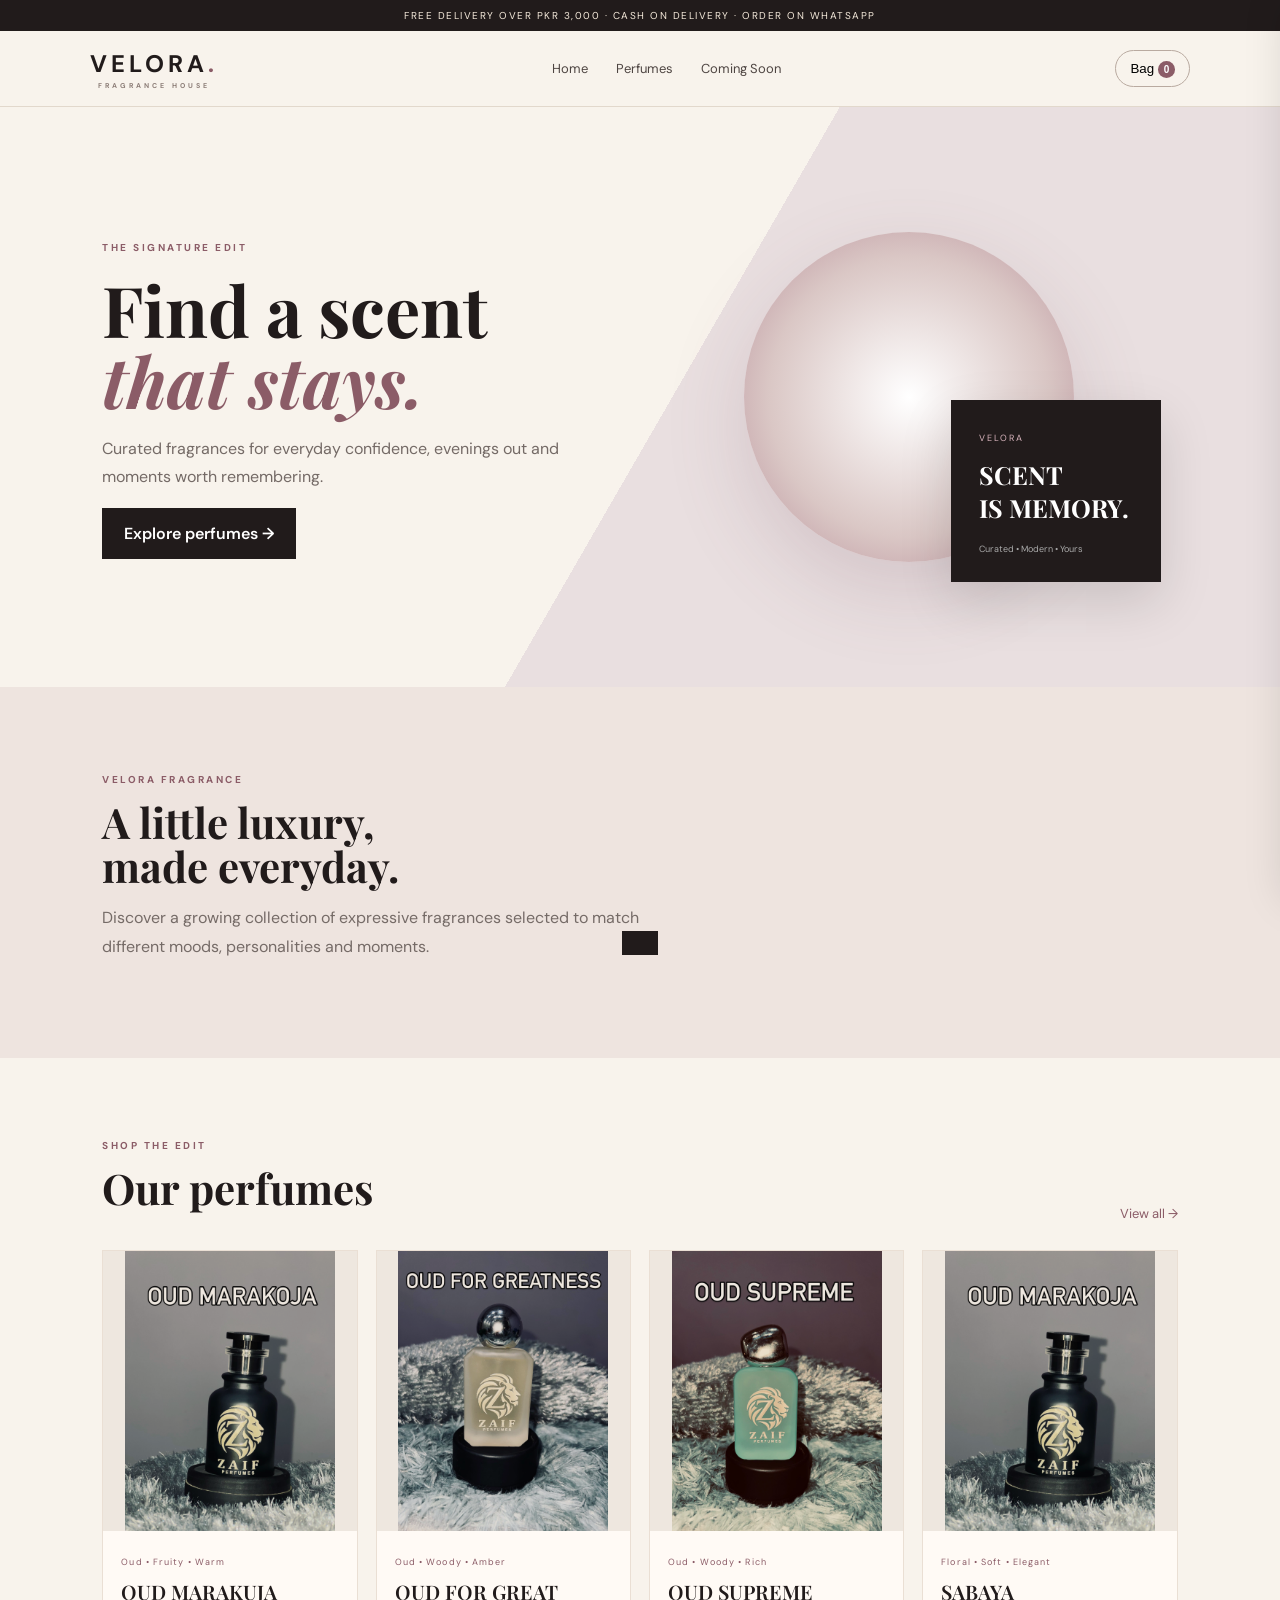
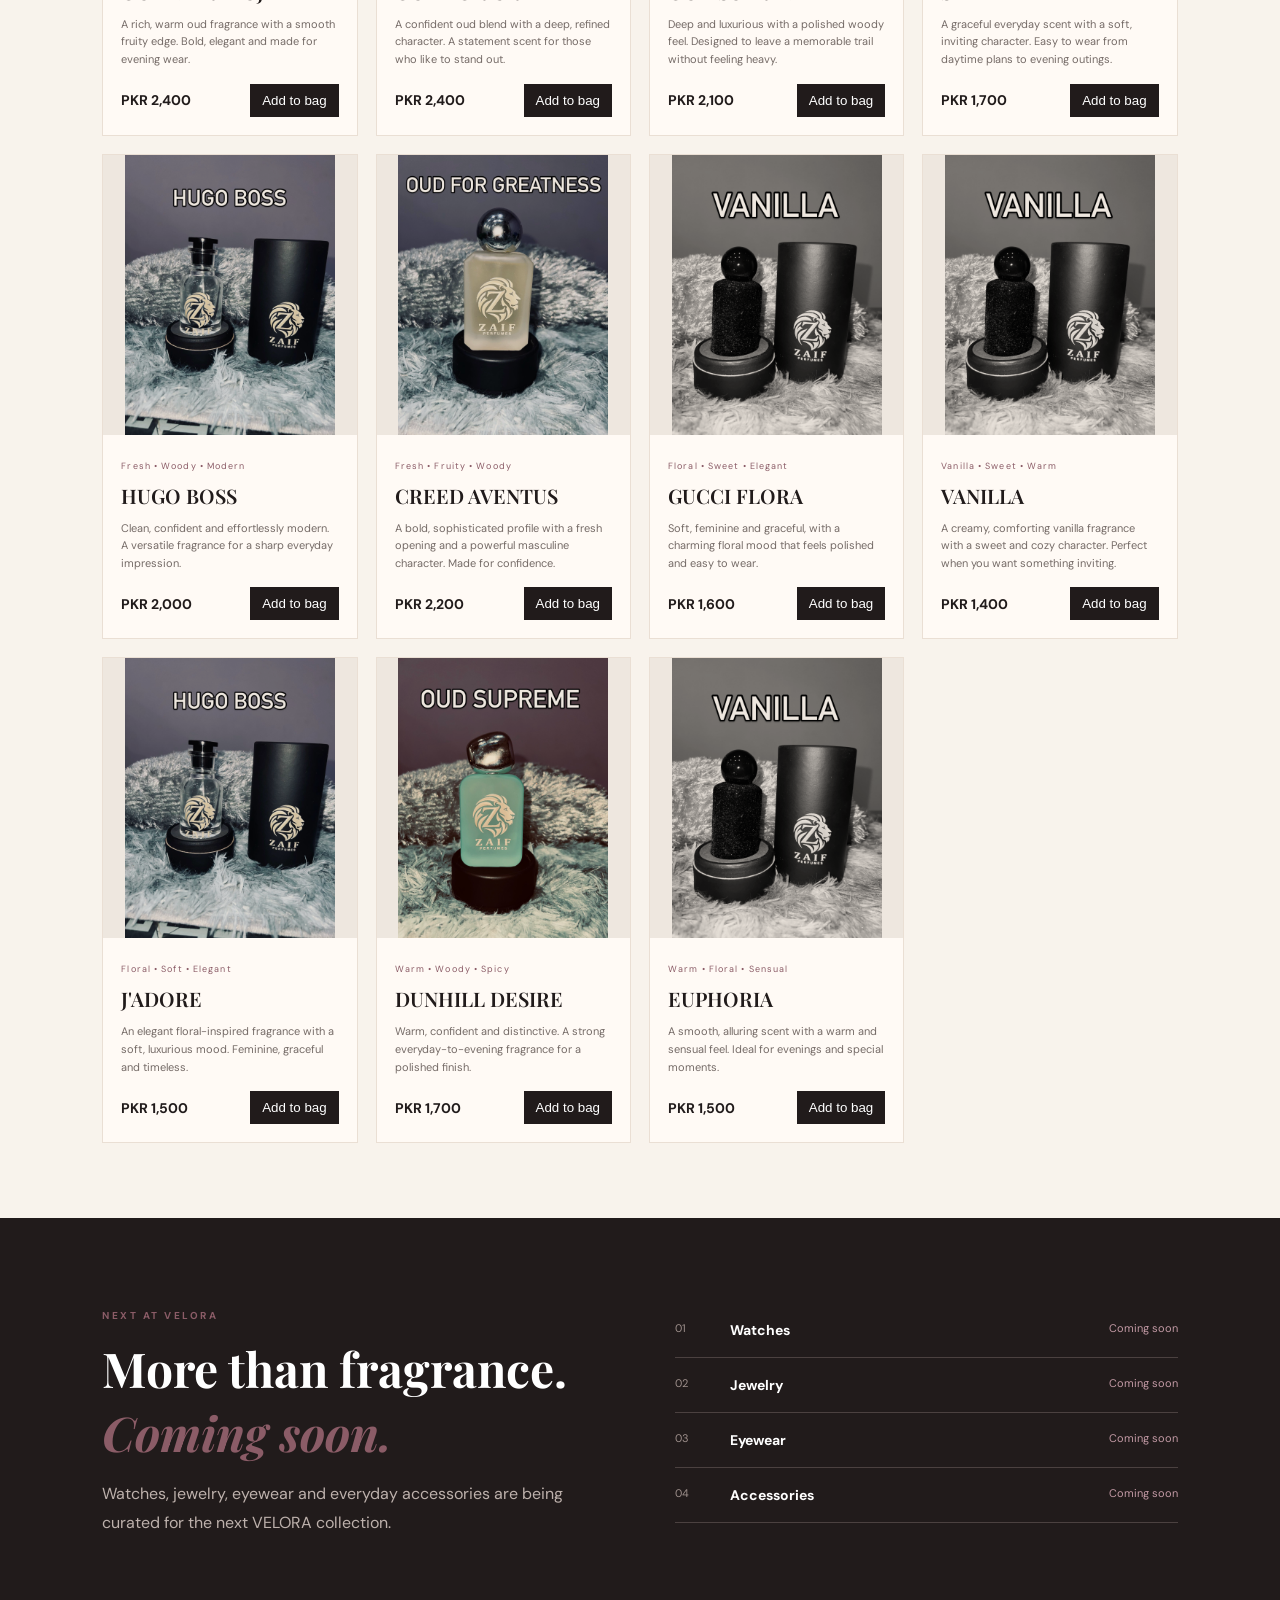
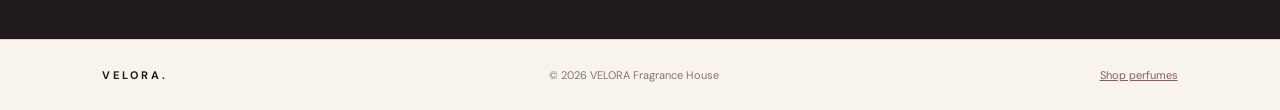
==== commit ec62576a: "Add files via upload" ====
--- a/index.html
+++ b/index.html
@@ -1,37 +1,7 @@
-<!doctype html>
-<html lang="en">
-<head>
-<meta charset="utf-8"><meta name="viewport" content="width=device-width,initial-scale=1">
-<title>VELORA — Signature Perfumes</title>
-<meta name="description" content="VELORA — a curated collection of signature perfumes. More everyday essentials coming soon.">
-<link rel="preconnect" href="https://fonts.googleapis.com"><link rel="preconnect" href="https://fonts.gstatic.com" crossorigin>
-<link href="https://fonts.googleapis.com/css2?family=DM+Sans:wght@400;500;600;700&family=Playfair+Display:wght@500;600;700&display=swap" rel="stylesheet">
-<link rel="stylesheet" href="style.css">
-</head>
-<body>
-<div class="announcement">VELORA PERFUMES · CASH ON DELIVERY · ORDER DIRECTLY ON WHATSAPP</div>
-<header class="header"><a class="brand" href="index.html">VELORA<span>.</span><small>SIGNATURE PERFUMES</small></a>
-<nav><a class="active" href="index.html">Home</a><a href="products.html">Perfumes</a><a href="#coming">Coming Soon</a></nav>
-<div class="actions"><button class="icon-btn" onclick="focusSearch()" aria-label="Search">⌕</button><button class="bag-btn" onclick="openCart()">Bag <b id="count">0</b></button></div></header>
-
-<main>
-<section class="hero">
-<div class="hero-copy"><div class="eyebrow">THE VELORA EDIT · 01</div><h1>Find a scent<br><i>worth remembering.</i></h1><p>A refined collection of expressive fragrances, selected for everyday confidence, evenings out and everything in between.</p><div class="hero-actions"><a class="btn" href="products.html">Explore perfumes <span>→</span></a><a class="text-link" href="#story">Our story</a></div><div class="hero-note"><span>11</span><small>signature fragrances<br>available now</small></div></div>
-<div class="hero-art"><div class="halo"></div><div class="hero-card"><span>VELORA</span><strong>SCENT<br>STUDIO</strong><small>Modern · Refined · Yours</small></div><div class="hero-orb orb1"></div><div class="hero-orb orb2"></div></div>
-</section>
-
-<section class="intro section"><div><div class="eyebrow">SHOP BY CATEGORY</div><h2>One category.<br>Eleven signature scents.</h2></div><div class="category-card"><div class="category-icon">✦</div><div><span>NOW AVAILABLE</span><h3>Perfumes</h3><p>Our fragrance collection is growing. More categories are coming soon.</p></div><a href="products.html">View collection →</a></div></section>
-
-<section class="collection section" id="shop"><div class="section-head"><div><div class="eyebrow">THE CURRENT COLLECTION</div><h2>Signature scents</h2></div><a class="text-link" href="products.html">View all →</a></div><div id="grid" class="grid"></div></section>
-
-<section class="coming section" id="coming"><div class="coming-copy"><div class="eyebrow">MORE VELORA · COMING SOON</div><h2>More than a scent.<br><i>A whole collection.</i></h2><p>Watches, jewelry, eyewear, bags and everyday accessories are being curated for future drops. For now, we're keeping it focused on fragrance.</p></div><div class="coming-grid"><div><span>02</span><b>Watches</b><small>Coming soon</small></div><div><span>03</span><b>Jewelry</b><small>Coming soon</small></div><div><span>04</span><b>Eyewear</b><small>Coming soon</small></div><div><span>05</span><b>Accessories</b><small>Coming soon</small></div></div></section>
-
-<section class="story section" id="story"><div class="story-label"><div class="eyebrow">ABOUT VELORA</div><div class="vertical">EST. 2026 · LAHORE</div></div><div><h2>Simple choices.<br>Distinct presence.</h2><p>VELORA is built around one idea: the right details can change how you feel. We start with fragrances that feel polished without being complicated — easy to wear, easy to remember.</p><a class="text-link" href="products.html">Discover the scents →</a></div></section>
-
-<section class="trust section"><div><span>01</span><b>Easy ordering</b><small>Order in a few taps through WhatsApp.</small></div><div><span>02</span><b>Cash on delivery</b><small>Simple checkout for local orders.</small></div><div><span>03</span><b>Curated selection</b><small>Small collection, carefully presented.</small></div></section>
-</main>
-<footer><div><a class="brand" href="index.html">VELORA<span>.</span><small>SIGNATURE PERFUMES</small></a></div><p>Signature scents today. More everyday essentials coming soon.</p><a href="products.html">Shop perfumes →</a><small>© 2026 VELORA</small></footer>
-
-<div id="shade" onclick="closeCart()"></div><aside id="cart"><div class="cart-head"><h2>Your bag</h2><button onclick="closeCart()">×</button></div><div id="items"></div><div class="checkout"><div><span>Subtotal</span><b id="total">Rs. 0</b></div><button class="btn" onclick="checkout()">Order on WhatsApp →</button><small>We'll open WhatsApp with your order details ready to send.</small></div></aside><div id="toast"></div>
-<script src="script.js"></script>
-</body></html>
+<!doctype html><html><head><meta charset="utf-8"><meta name="viewport" content="width=device-width,initial-scale=1"><title>VELORA — Perfume, Made Personal</title><meta name="description" content="VELORA — curated fragrances with a modern luxury feel."><link rel="stylesheet" href="style.css"></head><body>
+<div class="top">FREE DELIVERY OVER PKR 3,000 · CASH ON DELIVERY · ORDER ON WHATSAPP</div><header><a class="logo" href="index.html">VELORA<span>.</span><small>FRAGRANCE HOUSE</small></a><nav><a href="index.html">Home</a><a href="products.html">Perfumes</a><a href="#coming">Coming Soon</a></nav><button class="bagbtn" onclick="openCart()">Bag <b data-count>0</b></button></header>
+<main><section class="hero"><div><span class="eyebrow">THE SIGNATURE EDIT</span><h1>Find a scent<br><i>that stays.</i></h1><p>Curated fragrances for everyday confidence, evenings out and moments worth remembering.</p><a class="primary" href="products.html">Explore perfumes →</a></div><div class="hero-art"><div class="glow"></div><div class="hero-card"><span>VELORA</span><strong>SCENT<br>IS MEMORY.</strong><small>Curated • Modern • Yours</small></div></div></section>
+<section class="intro"><span class="eyebrow">VELORA FRAGRANCE</span><h2>A little luxury,<br>made everyday.</h2><p>Discover a growing collection of expressive fragrances selected to match different moods, personalities and moments.</p></section>
+<section class="featured"><div class="sectionhead"><div><span class="eyebrow">SHOP THE EDIT</span><h2>Our perfumes</h2></div><a href="products.html">View all →</a></div><div id="productGrid" class="grid"></div></section>
+<section id="coming" class="coming"><div><span class="eyebrow">NEXT AT VELORA</span><h2>More than fragrance.<br><i>Coming soon.</i></h2><p>Watches, jewelry, eyewear and everyday accessories are being curated for the next VELORA collection.</p></div><div class="soonlist"><div>01 <b>Watches</b><span>Coming soon</span></div><div>02 <b>Jewelry</b><span>Coming soon</span></div><div>03 <b>Eyewear</b><span>Coming soon</span></div><div>04 <b>Accessories</b><span>Coming soon</span></div></div></section></main>
+<footer><b>VELORA.</b><span>© 2026 VELORA Fragrance House</span><a href="products.html">Shop perfumes</a></footer><div id="shade" onclick="closeCart()"></div><aside id="cart"><div class="carthead"><h2>Your bag</h2><button onclick="closeCart()">×</button></div><div id="cartItems"></div><div class="cartbottom"><div><span>Total</span><b id="cartTotal">PKR 0</b></div><button class="primary" onclick="orderCart()">ORDER ON WHATSAPP →</button></div></aside><div id="toast"></div><script src="script.js"></script></body></html>
--- a/style.css
+++ b/style.css
@@ -1,17 +1,2 @@
-:root{--ink:#171414;--muted:#706969;--cream:#f5f1ea;--paper:#fbfaf7;--line:#ded8d0;--accent:#8a6a4d;--white:#fff}*{box-sizing:border-box}html{scroll-behavior:smooth}body{margin:0;background:var(--paper);color:var(--ink);font-family:"DM Sans",sans-serif}a{color:inherit;text-decoration:none}button,input{font:inherit}.announcement{background:#171414;color:#fff;text-align:center;padding:10px 18px;font-size:10px;letter-spacing:2px}.header{height:82px;display:flex;align-items:center;justify-content:space-between;padding:0 5vw;border-bottom:1px solid var(--line);background:rgba(251,250,247,.94);position:sticky;top:0;z-index:20;backdrop-filter:blur(12px)}.brand{font-family:"Playfair Display",serif;font-size:25px;font-weight:700;letter-spacing:1px;line-height:.8}.brand span{color:var(--accent)}.brand small{display:block;font:600 7px "DM Sans";letter-spacing:2.4px;margin-top:8px;color:#81786f}.header nav{display:flex;gap:32px;font-size:12px;color:#5f5854}.header nav a{padding:32px 0;position:relative}.header nav a.active,.header nav a:hover{color:#171414}.header nav a.active:after{content:"";position:absolute;height:1px;left:0;right:0;bottom:24px;background:var(--ink)}.actions{display:flex;gap:8px}.icon-btn,.bag-btn{border:1px solid var(--line);background:transparent;border-radius:999px;height:38px;padding:0 14px;cursor:pointer}.icon-btn{width:38px;padding:0;font-size:20px}.bag-btn b{font-size:10px;background:#171414;color:#fff;border-radius:50%;padding:3px 6px;margin-left:4px}.hero{min-height:690px;display:grid;grid-template-columns:1.05fr .95fr;overflow:hidden;background:var(--cream);padding-left:7vw}.hero-copy{align-self:center;max-width:620px;padding:70px 0}.eyebrow,.result-label{font-size:10px;font-weight:700;letter-spacing:2.5px;color:#8a6a4d}.hero h1,.products-hero h1{font:600 clamp(54px,7vw,92px)/.92 "Playfair Display",serif;letter-spacing:-3px;margin:24px 0}.hero h1 i,.products-hero h1 i,.coming h2 i{font-weight:500;color:#8a6a4d}.hero-copy>p{max-width:480px;color:#69625d;font-size:15px;line-height:1.8}.hero-actions{display:flex;align-items:center;gap:24px;margin-top:32px}.btn{display:inline-flex;align-items:center;justify-content:center;background:#171414;color:#fff;border:0;padding:15px 22px;font-size:11px;letter-spacing:.8px;cursor:pointer}.btn span{margin-left:18px}.text-link{font-size:11px;font-weight:700;border-bottom:1px solid #a79e95;padding-bottom:5px}.hero-note{display:flex;gap:13px;align-items:center;margin-top:65px}.hero-note span{font:600 27px "Playfair Display"}.hero-note small{color:#7b736d;font-size:9px;line-height:1.4;text-transform:uppercase;letter-spacing:1.3px}.hero-art{position:relative;min-height:690px;background:linear-gradient(135deg,#e4ded5,#c8b9aa);display:flex;align-items:center;justify-content:center;overflow:hidden}.halo{position:absolute;width:470px;height:470px;border-radius:50%;border:1px solid rgba(255,255,255,.7);box-shadow:0 0 0 50px rgba(255,255,255,.08),0 0 0 110px rgba(255,255,255,.05)}.hero-card{position:relative;width:270px;height:370px;background:linear-gradient(160deg,#282321,#0f0d0c);color:#f5ead9;display:flex;flex-direction:column;justify-content:center;align-items:center;box-shadow:25px 30px 60px rgba(38,28,20,.28);transform:rotate(-6deg)}.hero-card:before{content:"";position:absolute;inset:18px;border:1px solid rgba(235,219,195,.35)}.hero-card span{font-size:10px;letter-spacing:4px}.hero-card strong{font:600 46px/.9 "Playfair Display";text-align:center;letter-spacing:3px;margin:35px 0}.hero-card small{font-size:8px;letter-spacing:2px}.hero-orb{position:absolute;border-radius:50%;background:rgba(255,255,255,.2);filter:blur(1px)}.orb1{width:90px;height:90px;right:13%;top:18%}.orb2{width:180px;height:180px;left:8%;bottom:-50px}.section{padding:110px 7vw}.intro{display:grid;grid-template-columns:.8fr 1.2fr;gap:8vw;align-items:center}.section h2{font:600 clamp(38px,4vw,56px)/1.05 "Playfair Display";letter-spacing:-1.5px;margin:15px 0}.category-card{border-top:1px solid var(--line);border-bottom:1px solid var(--line);padding:28px 0;display:grid;grid-template-columns:70px 1fr auto;gap:22px;align-items:center}.category-icon{width:54px;height:54px;border:1px solid #c8bdb2;border-radius:50%;display:grid;place-items:center;font-size:20px}.category-card span{font-size:9px;letter-spacing:2px;color:var(--accent);font-weight:700}.category-card h3{font:600 30px "Playfair Display";margin:5px 0}.category-card p{margin:0;color:var(--muted);font-size:12px}.category-card>a{font-size:11px;font-weight:700}.collection{background:#fff}.section-head,.product-toolbar{display:flex;justify-content:space-between;align-items:end;gap:30px;margin-bottom:38px}.grid{display:grid;grid-template-columns:repeat(3,1fr);gap:32px}.product{min-width:0}.pic{display:block;aspect-ratio:4/5;background:#ece8e1;position:relative;overflow:hidden}.pic img{width:100%;height:100%;object-fit:cover;transition:transform .5s}.product:hover .pic img{transform:scale(1.035)}.view-pill{position:absolute;bottom:14px;right:14px;background:#fff;padding:9px 12px;font-size:9px;letter-spacing:1px;opacity:0;transform:translateY(6px);transition:.25s}.product:hover .view-pill{opacity:1;transform:none}.info{padding:17px 1px}.tag{font-size:8px;color:var(--accent);letter-spacing:2px;font-weight:700}.info h3{font:600 25px "Playfair Display";margin:7px 0}.info p{font-size:11px;color:#746d67;line-height:1.65;min-height:54px;margin:0 0 15px}.row{display:flex;align-items:center;gap:8px}.price{font-size:13px;font-weight:700;margin-right:auto}.add,.order{border:1px solid #d4cec7;background:transparent;padding:9px 11px;font-size:9px;cursor:pointer}.order{background:#171414;color:#fff;border-color:#171414}.coming{background:#1b1817;color:#fff;display:grid;grid-template-columns:1fr 1fr;gap:8vw;align-items:center}.coming .eyebrow{color:#c4a17e}.coming h2{color:#fff}.coming p{color:#aaa29b;line-height:1.8;font-size:13px;max-width:560px}.coming-grid{display:grid;grid-template-columns:1fr 1fr;border-top:1px solid #403a36}.coming-grid div{padding:24px 5px;border-bottom:1px solid #403a36;display:grid;grid-template-columns:38px 1fr;column-gap:10px}.coming-grid span{grid-row:span 2;color:#a98a6d;font-size:9px}.coming-grid b{font:500 20px "Playfair Display"}.coming-grid small{color:#7e7872;font-size:9px;letter-spacing:1px;text-transform:uppercase;margin-top:4px}.story{display:grid;grid-template-columns:.5fr 1.5fr;gap:8vw}.story-label .vertical{margin-top:80px;font-size:9px;letter-spacing:2px;color:#a09992;writing-mode:vertical-rl}.story p{max-width:680px;color:#6e6762;line-height:1.9;font-size:14px}.trust{padding-top:0;display:grid;grid-template-columns:repeat(3,1fr);gap:30px}.trust>div{border-top:1px solid var(--line);padding-top:20px;display:grid;grid-template-columns:35px 1fr}.trust span{font-size:9px;color:var(--accent)}.trust b{font-size:12px}.trust small{grid-column:2;color:#837b74;font-size:10px;margin-top:5px}footer{border-top:1px solid var(--line);padding:45px 7vw;display:grid;grid-template-columns:1fr 1.5fr auto auto;gap:30px;align-items:center}footer p,footer>a,footer>small{font-size:10px;color:#77706a}footer>a{font-weight:700;color:#171414}.products-hero{padding:100px 7vw 80px;background:var(--cream)}.products-hero p{color:#706963;max-width:520px;line-height:1.7}.products-section{padding-top:80px}.product-toolbar h2{font:600 40px "Playfair Display";margin:8px 0}.search input{width:280px;border:0;border-bottom:1px solid #bdb5ad;background:transparent;padding:12px 2px;outline:none;font-size:11px}.empty{color:#777}.shade{}.item{display:flex;justify-content:space-between;gap:15px;padding:15px 0;border-bottom:1px solid #eee;font-size:12px}.item small{color:#817a74}.item button{border:0;background:transparent;color:#9b4e43;font-size:9px;cursor:pointer}.checkout{border-top:1px solid #ddd;padding-top:20px;margin-top:15px}.checkout>div{display:flex;justify-content:space-between;margin-bottom:18px;font-size:12px}.checkout small{display:block;color:#8a837d;font-size:9px;line-height:1.5;margin-top:10px}#shade{position:fixed;inset:0;background:rgba(0,0,0,.3);opacity:0;pointer-events:none;transition:.25s;z-index:39}#shade.show{opacity:1;pointer-events:auto}#cart{position:fixed;z-index:40;right:0;top:0;bottom:0;width:min(420px,92vw);background:#fff;padding:28px;transform:translateX(105%);transition:.3s;box-shadow:-20px 0 50px rgba(0,0,0,.12)}#cart.open{transform:none}.cart-head{display:flex;justify-content:space-between;align-items:center;border-bottom:1px solid #ddd;padding-bottom:15px}.cart-head h2{font:600 30px "Playfair Display";margin:0}.cart-head button{border:0;background:transparent;font-size:28px;cursor:pointer}#items{min-height:120px}.showtoast{position:fixed;bottom:25px;left:50%;transform:translateX(-50%);background:#171414;color:#fff;padding:12px 18px;font-size:10px;z-index:60;box-shadow:0 10px 30px rgba(0,0,0,.2)}
-@media(max-width:850px){.header nav{display:none}.hero{grid-template-columns:1fr;padding-left:7vw}.hero-art{min-height:430px}.hero-copy{padding:75px 7vw 55px 0}.intro,.coming,.story{grid-template-columns:1fr;gap:45px}.grid{grid-template-columns:1fr 1fr}.section{padding:75px 7vw}.trust{grid-template-columns:1fr}.section-head,.product-toolbar{align-items:start;flex-direction:column}.search input{width:100%}footer{grid-template-columns:1fr 1fr}.category-card{grid-template-columns:60px 1fr}.category-card>a{grid-column:2}}
-@media(max-width:560px){.hero h1,.products-hero h1{font-size:55px}.hero-art{min-height:360px}.hero-card{width:210px;height:290px}.hero-card strong{font-size:34px}.grid{grid-template-columns:1fr}.info p{min-height:auto}.coming-grid{grid-template-columns:1fr}.products-hero{padding:70px 7vw 55px}footer{grid-template-columns:1fr;gap:16px}.brand{font-size:22px}}
-
-/* VELORA V4 polish */
-:root{--ink:#17131a;--muted:#756c75;--cream:#f3edf3;--paper:#fbf8fb;--line:#e2d9e1;--accent:#8d5c78;--deep:#241a24;--soft:#eadde7}
-.announcement{background:var(--deep)}
-.header{background:rgba(251,248,251,.96);height:76px}
-.brand span,.eyebrow,.result-label,.hero h1 i,.products-hero h1 i,.coming h2 i{color:var(--accent)}
-.hero{min-height:600px;padding-left:6vw;background:linear-gradient(110deg,#f5eef4,#eee5ec)}
-.hero-copy{padding:55px 0}.hero h1{margin:18px 0}.hero-art{min-height:600px;background:radial-gradient(circle at 50% 45%,#d8c4d2,#b8a3b2 70%)}
-.hero-card{width:250px;height:335px;background:linear-gradient(160deg,#30242f,#151016);box-shadow:20px 25px 55px rgba(47,28,45,.25)}
-.section{padding:78px 6vw}.intro{gap:6vw}.collection{padding-top:76px;padding-bottom:85px}.grid{gap:28px}.pic{background:#eee6ed;border-radius:2px}.pic img{transition:transform .45s,filter .45s}.product:hover .pic img{transform:scale(1.045);filter:saturate(1.03)}.view-pill{border:1px solid #e6dde4}.info{padding:14px 2px}.info h3{margin:6px 0 7px}.info p{min-height:60px}.add,.order{border-radius:999px;padding:9px 13px}.order{background:var(--deep);border-color:var(--deep)}
-.category-card{background:#fff;padding:24px;border:1px solid var(--line)}.category-icon{border-color:#d6c4d1}.coming{background:var(--deep)}.story{padding-top:80px;padding-bottom:75px}.trust{padding-bottom:80px}.products-hero{padding:78px 6vw 60px;background:linear-gradient(110deg,#f4edf3,#eee6ee)}.products-section{padding:65px 6vw 90px}.product-toolbar{margin-bottom:30px}.collection-note{font-size:11px;color:#8b8189;margin:8px 0 0}.search input{border-color:#cbbbc8}.search input:focus{border-color:var(--accent)}
-.product-detail{display:grid;grid-template-columns:1fr 1fr;min-height:650px;background:#fff}.detail-media{background:#eee6ed;display:flex;align-items:center;justify-content:center;min-height:620px;padding:34px}.detail-media img{width:100%;height:100%;max-height:620px;object-fit:cover}.detail-copy{padding:80px 8vw 70px;display:flex;flex-direction:column;justify-content:center}.detail-copy h1{font:600 clamp(48px,5vw,72px)/.98 "Playfair Display",serif;letter-spacing:-2px;margin:18px 0 10px}.detail-price{font-size:18px;font-weight:700;margin-bottom:22px}.detail-lead{font-size:15px;line-height:1.8;color:#6f666e;max-width:560px}.detail-line{height:1px;background:var(--line);margin:25px 0}.detail-meta{display:grid;grid-template-columns:1fr 1fr;gap:18px;margin-bottom:18px}.detail-meta div{display:flex;flex-direction:column;gap:6px}.detail-meta span{font-size:8px;letter-spacing:2px;color:var(--accent);font-weight:700}.detail-meta b{font-size:11px}.detail-text{font-size:12px;line-height:1.8;color:#7a7179;max-width:560px}.detail-order{margin-top:18px;max-width:220px;border-radius:999px}.detail-add{width:max-content;margin-top:10px;border:0;background:transparent;border-bottom:1px solid #aaa0a9;padding:4px 0;font-size:10px;font-weight:700;cursor:pointer}.back-link{margin-top:32px;font-size:10px;font-weight:700;color:#716873}.detail-trust{display:grid;grid-template-columns:repeat(3,1fr);gap:30px;padding:35px 6vw;border-top:1px solid var(--line);background:#faf6fa}.detail-trust>div{display:flex;flex-direction:column;gap:6px}.detail-trust b{font-size:12px}.detail-trust small{font-size:10px;color:#827982}
-@media(max-width:850px){.hero{min-height:auto;padding-left:7vw}.hero-art{min-height:430px}.product-detail{grid-template-columns:1fr}.detail-media{min-height:500px}.detail-copy{padding:60px 7vw}.detail-trust{grid-template-columns:1fr}.section{padding:70px 7vw}}
-@media(max-width:560px){.hero-art{min-height:340px}.hero-card{width:210px;height:285px}.detail-media{min-height:400px;padding:18px}.detail-copy h1{font-size:48px}.detail-copy{padding:50px 7vw}.detail-meta{grid-template-columns:1fr}.detail-order{max-width:none;width:100%}}
+@import url('https://fonts.googleapis.com/css2?family=DM+Sans:wght@400;500;600;700&family=Playfair+Display:ital,wght@0,600;0,700;1,600&display=swap');
+*{box-sizing:border-box}html{scroll-behavior:smooth}body{margin:0;background:#f8f3ec;color:#211b1b;font-family:'DM Sans',sans-serif}.top{background:#211b1b;color:#f5eadb;text-align:center;padding:9px;font-size:10px;letter-spacing:1.5px}header{height:76px;padding:0 7%;display:flex;align-items:center;justify-content:space-between;border-bottom:1px solid #e2d8cc;background:#f8f3ec;position:sticky;top:0;z-index:20}.logo{font-weight:700;letter-spacing:4px;font-size:24px;color:#211b1b;text-decoration:none}.logo span{color:#8b5c67}.logo small{display:block;text-align:center;font-size:7px;letter-spacing:3px;color:#8c7d77;margin-top:2px}nav{display:flex;gap:28px}nav a{color:#4e4542;text-decoration:none;font-size:13px}nav a.active{color:#8b5c67;border-bottom:1px solid #8b5c67;padding-bottom:4px}.bagbtn{border:1px solid #b9aaa0;background:transparent;padding:10px 14px;border-radius:30px;cursor:pointer}.bagbtn b{background:#8b5c67;color:#fff;border-radius:50%;padding:3px 6px;font-size:10px}.hero{min-height:580px;padding:65px 8%;display:grid;grid-template-columns:1fr 1fr;align-items:center;background:linear-gradient(120deg,#f8f3ec 52%,#e9dfe0 52%)}.eyebrow{font-size:10px;letter-spacing:2.5px;color:#8b5c67;font-weight:700}.hero h1,.shophero h1{font:700 70px/1.02 'Playfair Display';margin:18px 0}.hero h1 i,.shophero h1 i,.coming h2 i{color:#8b5c67}.hero p,.shophero p{max-width:480px;color:#746a66;line-height:1.8}.primary,.secondary{display:inline-block;padding:15px 22px;border:0;cursor:pointer;text-decoration:none;font-weight:600}.primary{background:#211b1b;color:#fff}.secondary{border:1px solid #a99b92;background:transparent;color:#211b1b}.hero-art{height:400px;display:flex;justify-content:center;align-items:center;position:relative}.glow{width:330px;height:330px;border-radius:50%;background:radial-gradient(circle,#fff,#dac7c5 60%,#b78d98);filter:blur(.2px);box-shadow:0 30px 80px #7c566430}.hero-card{position:absolute;right:3%;bottom:15px;background:#211b1b;color:#fff;padding:25px 28px;width:210px;box-shadow:0 20px 50px #0002}.hero-card span{font-size:9px;letter-spacing:2px;color:#d8b4bd}.hero-card strong{display:block;font:700 25px 'Playfair Display';margin:12px 0}.hero-card small{color:#aaa;font-size:9px}.intro{padding:80px 8%;background:#eee4df}.intro h2,.featured h2,.sectionhead h2{font:700 42px/1.05 'Playfair Display';margin:12px 0}.intro p{max-width:600px;color:#756b67;line-height:1.8}.featured{padding:75px 8%}.sectionhead{display:flex;justify-content:space-between;align-items:end;margin-bottom:28px}.sectionhead>a{color:#8b5c67;text-decoration:none;font-size:13px}.grid{display:grid;grid-template-columns:repeat(4,1fr);gap:18px}.card{background:#fffaf5;border:1px solid #eadfd4;overflow:hidden}.pic{height:280px;display:flex;align-items:center;justify-content:center;background:#eee7df;text-decoration:none}.pic img{width:100%;height:100%;object-fit:contain;mix-blend-mode:multiply;transition:.25s}.card:hover .pic img{transform:scale(1.04)}.cardbody{padding:18px}.cardbody>span{font-size:9px;color:#8b5c67;letter-spacing:1.1px}.cardbody h3{font:600 20px 'Playfair Display';margin:8px 0}.cardbody p{font-size:11px;color:#756b67;line-height:1.6;min-height:52px}.cardfoot{display:flex;align-items:center;justify-content:space-between;margin-top:15px}.cardfoot b{font-size:14px}.cardfoot button{background:#211b1b;color:#fff;border:0;padding:9px 12px;cursor:pointer}.coming{padding:85px 8%;background:#211b1b;color:#fff;display:grid;grid-template-columns:1fr 1fr;gap:70px}.coming h2{font:700 48px 'Playfair Display';margin:12px 0}.coming p{color:#bdb1ac;max-width:520px;line-height:1.8}.soonlist div{display:grid;grid-template-columns:40px 1fr auto;gap:15px;padding:18px 0;border-bottom:1px solid #4b4140;color:#9e908c;font-size:11px}.soonlist b{color:#fff;font-size:14px}.soonlist span{color:#c39aa5}footer{padding:28px 8%;display:flex;justify-content:space-between;border-top:1px solid #e1d7cd;color:#817671;font-size:11px}footer b{color:#211b1b;letter-spacing:3px}footer a{color:#8b5c67}.shophero{padding:70px 8% 45px;background:#eee4df}.shophero p{margin-bottom:25px}.shophero input{width:min(600px,100%);padding:15px 17px;border:1px solid #cfc1b7;background:#fffaf5;outline:0}.detail{min-height:650px;padding:70px 8%;display:grid;grid-template-columns:1fr 1fr;gap:70px;align-items:center}.detailphoto{height:520px;background:#eee7df;display:flex;align-items:center;justify-content:center}.detailphoto img{width:100%;height:100%;object-fit:contain;mix-blend-mode:multiply}.detailcopy h1{font:700 56px/1.02 'Playfair Display';margin:14px 0}.pricebig{font-size:22px;font-weight:700;margin-bottom:22px}.detailcopy>p{color:#716762;line-height:1.8;max-width:550px}.notes{display:flex;flex-direction:column;gap:7px;padding:17px 0;border-top:1px solid #ddd0c6;border-bottom:1px solid #ddd0c6;margin:25px 0}.notes b{font-size:10px;letter-spacing:1.5px;text-transform:uppercase;color:#8b5c67}.notes span{font-size:13px}.delivery{font-size:12px}.detailbuttons{display:flex;gap:10px;margin:25px 0}.back{color:#8b5c67;text-decoration:none;font-size:12px}.carthead{display:flex;justify-content:space-between;align-items:center}.carthead button{font-size:28px;border:0;background:none}.cart-item{display:flex;gap:12px;border-bottom:1px solid #ddd2c8;padding:13px 0}.cart-item img{width:55px;height:65px;object-fit:contain;background:#eee7df}.cart-item div{display:flex;flex-direction:column;gap:5px}.cart-item small{color:#8b5c67}.cart-item button{border:0;background:none;text-align:left;padding:0;color:#8a7d77;font-size:10px}.cartbottom{margin-top:auto}.cartbottom>div{display:flex;justify-content:space-between;margin:18px 0}.cartbottom .primary{width:100%}#cart{position:fixed;right:-430px;top:0;width:410px;height:100vh;background:#fffaf5;z-index:30;padding:25px;transition:.3s;display:flex;flex-direction:column;box-shadow:-15px 0 40px #0002}#cart.open{right:0}#shade{display:none;position:fixed;inset:0;background:#0006;z-index:25}#shade.show{display:block}.muted{color:#8b807b;font-size:13px}#toast{position:fixed;bottom:25px;left:50%;transform:translate(-50%,80px);background:#211b1b;color:#fff;padding:12px 18px;font-size:12px;z-index:50;transition:.25s}#toast.show{transform:translate(-50%,0)}@media(max-width:850px){nav{display:none}.hero,.detail,.coming{grid-template-columns:1fr}.hero{min-height:auto}.hero-art{height:320px}.hero h1,.shophero h1{font-size:54px}.grid{grid-template-columns:repeat(2,1fr)}.detailphoto{height:400px}.coming{gap:30px}}@media(max-width:520px){header{padding:0 5%}.logo{font-size:19px}.hero,.featured,.intro,.coming,.detail,.shophero{padding-left:6%;padding-right:6%}.grid{grid-template-columns:1fr}.pic{height:300px}.detailcopy h1{font-size:42px}.detailbuttons{flex-direction:column}.detailbuttons button{width:100%}#cart{width:92%}footer{display:block}footer span,footer a{display:block;margin-top:9px}}
